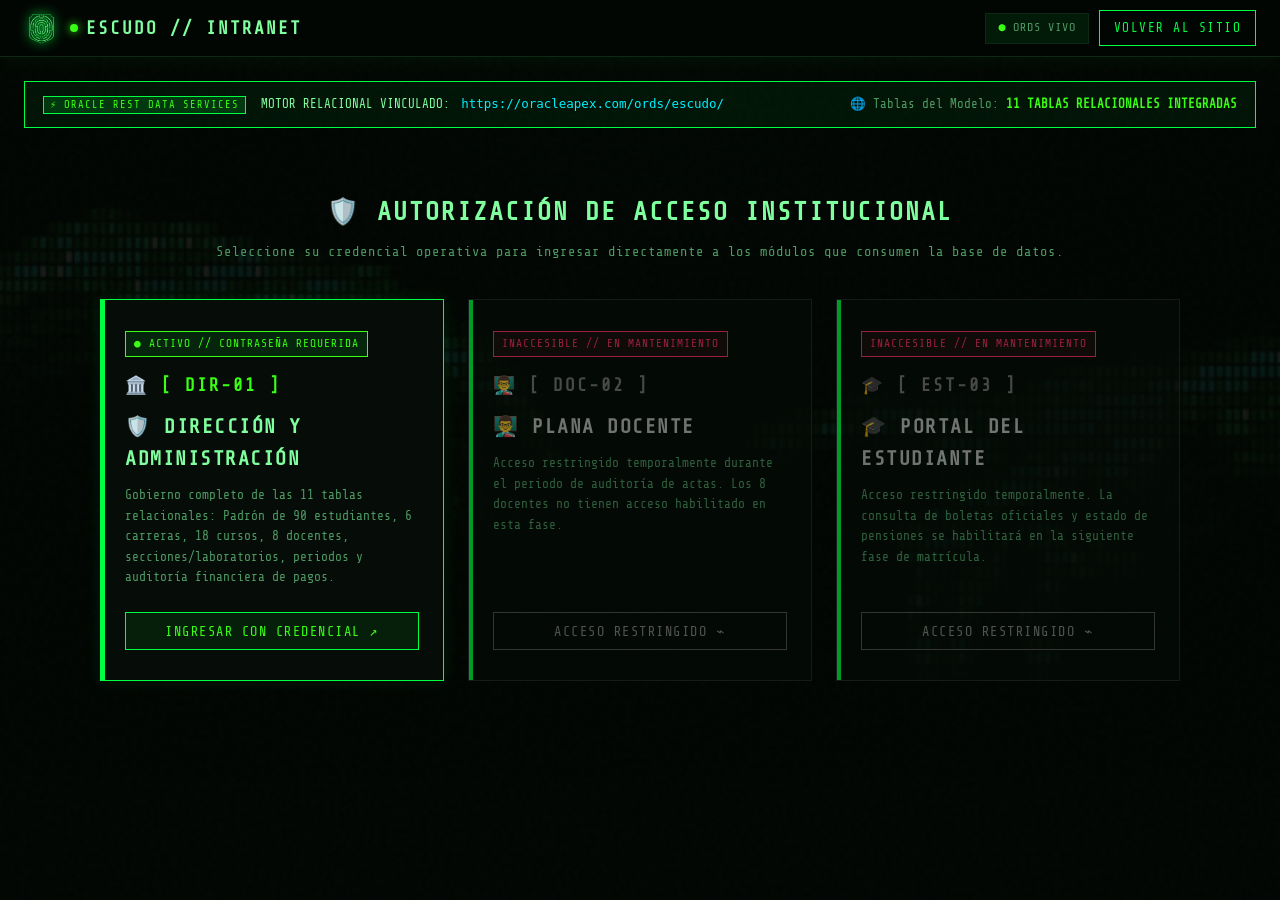
==== intranet.html @ 399c141e "style: Agregar emojis temáticos y combinables en títulos y secciones con texto denso" ====
<!DOCTYPE html>
<html lang="es">
<head>
    <meta charset="UTF-8">
    <meta name="viewport" content="width=device-width, initial-scale=1.0">
    <title>ESCUDO // Intranet Institucional - Oracle Database 23ai</title>
    <link rel="icon" type="image/png" href="imagenes/logo.png">
    <link rel="preconnect" href="https://fonts.googleapis.com">
    <link rel="preconnect" href="https://fonts.gstatic.com" crossorigin>
    <link href="https://fonts.googleapis.com/css2?family=Share+Tech+Mono&display=swap" rel="stylesheet">
    <script src="apex-config.js"></script>
    <style>
        :root {
            --verde: #00ff41;
            --verde-claro: #80ff9f;
            --verde-suave: #4e9a64;
            --verde-brillante: #39ff14;
            --fondo: #030503;
            --panel: #060c07;
            --panel-borde: #0d2814;
            --amarillo: #ffb703;
            --rojo: #ff3366;
            --cyan: #00f0ff;
            --mono: 'Share Tech Mono', monospace;
        }

        * {
            box-sizing: border-box;
            margin: 0;
            padding: 0;
        }

        body {
            margin: 0;
            width: 100%;
            color: var(--verde);
            background-color: #030503;
            background-image:
                linear-gradient(rgba(2, 6, 3, 0.90), rgba(2, 6, 3, 0.94)),
                radial-gradient(ellipse at 50% 0, rgba(0, 255, 65, .08), transparent 50%),
                linear-gradient(rgba(0, 255, 65, 0.02) 1px, transparent 1px),
                linear-gradient(90deg, rgba(0, 255, 65, 0.02) 1px, transparent 1px),
                url("imagenes/fondo.jpg");
            background-size: cover, 100% 100%, 32px 32px, 32px 32px, cover;
            background-position: center;
            background-attachment: fixed;
            font: 16px/1.6 var(--mono);
            min-height: 100vh;
            padding-bottom: 60px;
            position: relative;
        }

        body.in-dashboard {
            background-image:
                linear-gradient(rgba(2, 6, 3, 0.92), rgba(2, 6, 3, 0.96)),
                radial-gradient(ellipse at 50% 0, rgba(0, 255, 65, .06), transparent 50%),
                linear-gradient(rgba(0, 255, 65, 0.02) 1px, transparent 1px),
                linear-gradient(90deg, rgba(0, 255, 65, 0.02) 1px, transparent 1px),
                url("imagenes/fondo 2.jpg");
            background-size: cover, 100% 100%, 32px 32px, 32px 32px, cover;
            background-position: center;
            background-attachment: fixed;
        }

        .btn-header-compact {
            padding: 5px 12px;
            font-size: 0.74rem;
            white-space: nowrap;
            letter-spacing: 1px;
            cursor: pointer;
        }

        body::after {
            position: fixed;
            z-index: -1;
            inset: 0;
            pointer-events: none;
            content: "";
            opacity: .12;
            background: url("data:image/svg+xml,%3Csvg viewBox='0 0 180 180' xmlns='http://www.w3.org/2000/svg'%3E%3Cfilter id='n'%3E%3CfeTurbulence type='fractalNoise' baseFrequency='.86' numOctaves='3' stitchTiles='stitch'/%3E%3C/filter%3E%3Crect width='100%25' height='100%25' filter='url(%23n)' opacity='.15'/%3E%3C/svg%3E");
        }

        .soc-header {
            background: rgba(3, 7, 4, 0.96);
            border-bottom: 1px solid var(--panel-borde);
            padding: 10px 24px;
            position: sticky;
            top: 0;
            z-index: 100;
            backdrop-filter: blur(10px);
            display: flex;
            justify-content: space-between;
            align-items: center;
            box-shadow: 0 4px 20px rgba(0, 255, 65, 0.05);
            gap: 16px;
        }

        .soc-brand {
            display: flex;
            align-items: center;
            gap: 12px;
            text-decoration: none;
            color: var(--verde);
            flex-shrink: 0;
        }

        .soc-brand img {
            height: 34px;
            filter: drop-shadow(0 0 6px var(--verde));
        }

        .soc-title-wrap h1 {
            font-size: 1.12rem;
            letter-spacing: 2px;
            text-transform: uppercase;
            font-weight: 700;
            color: var(--verde-claro);
            display: flex;
            align-items: center;
            gap: 8px;
            white-space: nowrap;
            margin: 0;
        }

        .soc-badge-live {
            display: inline-block;
            width: 8px;
            height: 8px;
            background: var(--verde-brillante);
            border-radius: 50%;
            box-shadow: 0 0 10px var(--verde-brillante);
            animation: pulse 1.5s infinite;
        }

        @keyframes pulse {
            0%, 100% { opacity: 1; transform: scale(1); }
            50% { opacity: 0.3; transform: scale(0.8); }
        }

        .soc-header-right {
            display: flex;
            align-items: center;
            gap: 10px;
            flex-shrink: 0;
        }

        .apex-status-pill {
            background: rgba(0, 255, 65, 0.08);
            border: 1px solid var(--panel-borde);
            color: var(--verde-suave);
            padding: 5px 12px;
            font-size: 0.74rem;
            letter-spacing: 1px;
            text-transform: uppercase;
            display: inline-flex;
            align-items: center;
            gap: 6px;
            cursor: pointer;
            transition: all 0.2s;
            white-space: nowrap;
        }

        .apex-status-pill:hover {
            border-color: var(--verde);
            color: var(--verde-claro);
            background: rgba(0, 255, 65, 0.15);
        }

        .active-role-tag {
            background: rgba(0, 255, 65, 0.1);
            border: 1px solid var(--verde);
            color: var(--verde-claro);
            padding: 5px 10px;
            font-size: 0.74rem;
            letter-spacing: 1.5px;
            text-transform: uppercase;
            white-space: nowrap;
            display: none;
        }

        .btn-tactical {
            background: transparent;
            color: var(--verde);
            border: 1px solid var(--verde);
            padding: 7px 14px;
            font-family: var(--mono);
            font-size: 0.8rem;
            text-transform: uppercase;
            letter-spacing: 1.5px;
            cursor: pointer;
            text-decoration: none;
            display: inline-flex;
            align-items: center;
            gap: 6px;
            transition: all 0.2s ease;
            white-space: nowrap;
        }

        .btn-tactical:hover {
            background: var(--verde);
            color: var(--fondo);
            box-shadow: 0 0 15px rgba(0, 255, 65, 0.4);
        }

        .container {
            max-width: 1400px;
            margin: 0 auto;
            padding: 24px;
        }

        .live-rest-banner {
            background: rgba(0, 255, 65, 0.06);
            border: 1px solid var(--verde);
            padding: 12px 18px;
            margin-bottom: 24px;
            display: flex;
            justify-content: space-between;
            align-items: center;
            flex-wrap: wrap;
            gap: 12px;
            font-size: 0.78rem;
        }

        .screen-view {
            display: none;
        }

        .screen-view.active {
            display: block;
        }

        .roles-screen {
            text-align: center;
            padding: 40px 10px;
            max-width: 1100px;
            margin: 0 auto;
        }

        .roles-header {
            margin-bottom: 36px;
        }

        .roles-header h2 {
            font-size: 1.6rem;
            color: var(--verde-claro);
            letter-spacing: 2px;
            text-transform: uppercase;
            margin-bottom: 8px;
        }

        .roles-header p {
            font-size: 0.85rem;
            color: var(--verde-suave);
            letter-spacing: 1px;
        }

        .roles-grid {
            display: grid;
            grid-template-columns: repeat(auto-fit, minmax(300px, 1fr));
            gap: 24px;
        }

        .role-card {
            background: var(--panel);
            border: 1px solid var(--panel-borde);
            padding: 30px 24px;
            text-align: left;
            position: relative;
            cursor: pointer;
            transition: all 0.25s ease;
            display: flex;
            flex-direction: column;
            justify-content: space-between;
        }

        .role-card:hover {
            border-color: var(--verde-brillante);
            transform: translateY(-4px);
            box-shadow: 0 8px 25px rgba(0, 255, 65, 0.15);
        }

        .role-card::before {
            content: "";
            position: absolute;
            top: 0;
            left: 0;
            width: 4px;
            height: 100%;
            background: var(--verde);
        }

        .role-badge {
            display: inline-block;
            font-size: 0.7rem;
            padding: 3px 8px;
            text-transform: uppercase;
            letter-spacing: 1px;
            border: 1px solid var(--panel-borde);
            margin-bottom: 14px;
            color: var(--verde-suave);
        }

        .role-icon {
            font-size: 1.1rem;
            font-weight: 700;
            letter-spacing: 2px;
            margin-bottom: 12px;
        }

        .role-title {
            font-size: 1.25rem;
            color: var(--verde-claro);
            font-weight: 700;
            letter-spacing: 1.5px;
            margin-bottom: 10px;
            text-transform: uppercase;
        }

        .role-desc {
            font-size: 0.8rem;
            color: var(--verde-suave);
            line-height: 1.6;
            margin-bottom: 24px;
            flex-grow: 1;
        }

        .role-btn {
            width: 100%;
            background: rgba(0, 255, 65, 0.08);
            border: 1px solid var(--verde);
            color: var(--verde-brillante);
            font-family: var(--mono);
            font-size: 0.85rem;
            text-transform: uppercase;
            letter-spacing: 1.5px;
            padding: 10px;
            cursor: pointer;
            transition: all 0.2s;
            text-align: center;
        }

        .role-card:hover .role-btn {
            background: var(--verde);
            color: var(--fondo);
            font-weight: 700;
        }

        .tables-kpi-grid {
            display: grid;
            grid-template-columns: repeat(auto-fit, minmax(180px, 1fr));
            gap: 12px;
            margin-bottom: 24px;
        }

        .kpi-mini {
            background: var(--panel);
            border: 1px solid var(--panel-borde);
            padding: 12px 14px;
            position: relative;
        }

        .kpi-mini::before {
            content: "";
            position: absolute;
            top: 0;
            left: 0;
            width: 3px;
            height: 100%;
            background: var(--verde);
        }

        .kpi-mini-lbl {
            font-size: 0.68rem;
            color: var(--verde-suave);
            text-transform: uppercase;
            letter-spacing: 1px;
        }

        .kpi-mini-val {
            font-size: 1.4rem;
            font-weight: 700;
            color: var(--verde-claro);
        }

        .kpi-mini-sub {
            font-size: 0.65rem;
            color: #888;
        }

        .admin-nav {
            display: flex;
            flex-wrap: nowrap;
            gap: 8px;
            border-bottom: 1px solid var(--panel-borde);
            margin-bottom: 20px;
            padding-bottom: 8px;
            overflow-x: auto;
            scrollbar-width: none;
        }

        .admin-nav::-webkit-scrollbar {
            display: none;
        }

        .admin-tab-btn {
            flex: 1 1 0;
            min-width: 0;
            background: transparent;
            border: 1px solid var(--panel-borde);
            color: var(--verde-suave);
            font-family: var(--mono);
            font-size: 0.74rem;
            text-transform: uppercase;
            letter-spacing: 0.8px;
            padding: 10px 6px;
            cursor: pointer;
            transition: all 0.2s;
            white-space: nowrap;
            text-align: center;
            display: flex;
            align-items: center;
            justify-content: center;
            gap: 6px;
        }

        .admin-tab-btn .tab-dot {
            font-size: 0.55rem;
            color: var(--verde-suave);
            transition: all 0.2s;
        }

        .admin-tab-btn:hover {
            color: var(--verde-claro);
            border-color: var(--verde);
            background: rgba(0, 255, 65, 0.05);
        }

        .admin-tab-btn:hover .tab-dot {
            color: var(--verde-brillante);
        }

        .admin-tab-btn.active {
            color: var(--fondo);
            background: var(--verde);
            font-weight: 700;
            border-color: var(--verde);
            box-shadow: 0 0 12px rgba(0, 255, 65, 0.35);
        }

        .admin-tab-btn.active .tab-dot {
            color: var(--fondo);
        }

        .admin-tab-content {
            display: none;
        }

        .admin-tab-content.active {
            display: block;
        }

        .controls-panel {
            background: var(--panel);
            border: 1px solid var(--panel-borde);
            padding: 14px 18px;
            margin-bottom: 18px;
            display: flex;
            flex-wrap: wrap;
            gap: 14px;
            align-items: center;
            justify-content: space-between;
        }

        .search-wrap {
            flex: 1;
            min-width: 260px;
            position: relative;
        }

        .search-input {
            width: 100%;
            background: #020402;
            border: 1px solid var(--panel-borde);
            color: var(--verde-claro);
            font-family: var(--mono);
            font-size: 0.85rem;
            padding: 9px 12px 9px 34px;
            outline: none;
        }

        .search-input:focus {
            border-color: var(--verde);
        }

        .search-icon {
            position: absolute;
            left: 10px;
            top: 50%;
            transform: translateY(-50%);
            color: var(--verde-suave);
            font-size: 0.85rem;
        }

        .select-tactical {
            background: #020402;
            border: 1px solid var(--panel-borde);
            color: var(--verde-claro);
            font-family: var(--mono);
            font-size: 0.8rem;
            padding: 9px 12px;
            outline: none;
            cursor: pointer;
        }

        .table-wrap {
            background: var(--panel);
            border: 1px solid var(--panel-borde);
            overflow-x: auto;
        }

        table {
            width: 100%;
            border-collapse: collapse;
            font-size: 0.82rem;
            text-align: left;
        }

        thead {
            background: #050a06;
            border-bottom: 1px solid var(--verde);
        }

        th {
            padding: 10px 12px;
            text-transform: uppercase;
            font-size: 0.7rem;
            letter-spacing: 1px;
            color: var(--verde-claro);
        }

        td {
            padding: 10px 12px;
            border-bottom: 1px solid rgba(0, 255, 65, 0.08);
            color: var(--verde-suave);
            white-space: nowrap;
        }

        tr:hover td {
            background: rgba(0, 255, 65, 0.04);
            color: var(--verde-claro);
        }

        .badge-status {
            display: inline-block;
            padding: 2px 6px;
            font-size: 0.65rem;
            text-transform: uppercase;
            letter-spacing: 1px;
        }

        .badge-sobresaliente {
            background: rgba(0, 255, 65, 0.15);
            color: var(--verde-brillante);
            border: 1px solid var(--verde);
        }

        .badge-beca {
            background: rgba(255, 183, 3, 0.18);
            color: var(--amarillo);
            border: 1px solid var(--amarillo);
        }

        .badge-regular {
            background: rgba(255, 255, 255, 0.08);
            color: #ccc;
            border: 1px solid #777;
        }

        .content-grid {
            display: grid;
            grid-template-columns: repeat(auto-fill, minmax(310px, 1fr));
            gap: 16px;
        }

        .content-card {
            background: var(--panel);
            border: 1px solid var(--panel-borde);
            padding: 18px;
            transition: all 0.2s ease;
        }

        .content-card:hover {
            border-color: var(--verde);
            transform: translateY(-2px);
        }

        .content-card-title {
            font-size: 0.95rem;
            color: var(--verde-claro);
            font-weight: 700;
            border-bottom: 1px solid rgba(0, 255, 65, 0.12);
            padding-bottom: 8px;
            margin-bottom: 10px;
        }

        .modal-overlay {
            position: fixed;
            top: 0;
            left: 0;
            width: 100%;
            height: 100%;
            background: rgba(0, 0, 0, 0.85);
            backdrop-filter: blur(8px);
            display: none;
            justify-content: center;
            align-items: center;
            z-index: 1000;
            padding: 20px;
        }

        .modal-box {
            background: #040905;
            border: 1px solid var(--verde);
            box-shadow: 0 0 30px rgba(0, 255, 65, 0.25);
            max-width: 820px;
            width: 100%;
            max-height: 90vh;
            overflow-y: auto;
            padding: 24px;
        }

        .modal-header {
            display: flex;
            justify-content: space-between;
            align-items: center;
            border-bottom: 1px solid var(--panel-borde);
            padding-bottom: 14px;
            margin-bottom: 18px;
        }

        .modal-close {
            background: transparent;
            border: none;
            color: var(--rojo);
            font-size: 1.5rem;
            font-family: var(--mono);
            cursor: pointer;
        }

        .live-tag {
            background: rgba(0, 255, 65, 0.15);
            color: var(--verde-brillante);
            border: 1px solid var(--verde);
            padding: 2px 6px;
            font-size: 0.65rem;
            letter-spacing: 1px;
            text-transform: uppercase;
        }

        @media (max-width: 1100px) {
            .admin-tab-btn {
                font-size: 0.7rem;
                padding: 8px 4px;
                letter-spacing: 0.5px;
            }
        }

        @media (max-width: 768px) {
            .soc-header {
                flex-direction: column;
                align-items: flex-start;
                gap: 12px;
            }
            .soc-header-right {
                width: 100%;
                justify-content: space-between;
            }
        }
    </style>
</head>
<body>

    <header class="soc-header">
        <a href="index.html" class="soc-brand">
            <img src="imagenes/logo.png" alt="ESCUDO">
            <div class="soc-title-wrap">
                <h1><span class="soc-badge-live"></span> ESCUDO // INTRANET</h1>
            </div>
        </a>
        <div class="soc-header-right">
            <div class="apex-status-pill" id="apex-status-indicator" onclick="openApexModal()" title="Configuración y Endpoints de Oracle APEX ORDS">
                <span style="color: var(--verde-brillante);">●</span> ORDS VIVO
            </div>
            <div class="active-role-tag" id="header-role-tag">DIRECCIÓN // LVL-4</div>
            <button class="btn-tactical btn-header-compact" id="btn-switch-role" style="display: none;" onclick="showRoleScreen()">Cerrar Sesión ↗</button>
            <a href="index.html" class="btn-tactical btn-header-compact" id="btn-back-home">Volver al Sitio</a>
        </div>
    </header>

    <div class="container">

        <div class="live-rest-banner">
            <div>
                <span class="live-tag">⚡ ORACLE REST DATA SERVICES</span>
                <span style="color: var(--verde-claro); margin-left: 8px;">MOTOR RELACIONAL VINCULADO:</span>
                <code style="color: var(--cyan); margin-left: 4px;" id="current-endpoint-display">https://oracleapex.com/ords/escudo/</code>
            </div>
            <div>
                <span style="color: var(--verde-suave);">🌐 Tablas del Modelo:</span>
                <strong style="color: var(--verde-brillante);">11 TABLAS RELACIONALES INTEGRADAS</strong>
            </div>
        </div>

        <div class="screen-view active" id="screen-roles">
            <div class="roles-screen">
                <div class="roles-header">
                    <h2>🛡️ AUTORIZACIÓN DE ACCESO INSTITUCIONAL</h2>
                    <p>Seleccione su credencial operativa para ingresar directamente a los módulos que consumen la base de datos.</p>
                </div>
                <div class="roles-grid">
                    
                    <div class="role-card" onclick="promptAdminLogin()" style="border-color: var(--verde); box-shadow: 0 0 15px rgba(0, 255, 65, 0.1);">
                        <div>
                            <span class="role-badge" style="border-color: var(--verde-brillante); color: var(--verde-brillante); background: rgba(0, 255, 65, 0.1);">● ACTIVO // CONTRASEÑA REQUERIDA</span>
                            <div class="role-icon" style="color: var(--verde-brillante);">🏛️ [ DIR-01 ]</div>
                            <h3 class="role-title">🛡️ Dirección y Administración</h3>
                            <p class="role-desc">Gobierno completo de las 11 tablas relacionales: Padrón de 90 estudiantes, 6 carreras, 18 cursos, 8 docentes, secciones/laboratorios, periodos y auditoría financiera de pagos.</p>
                        </div>
                        <button class="role-btn">Ingresar con Credencial ↗</button>
                    </div>

                    <div class="role-card" onclick="showDeniedRole('docente')" style="opacity: 0.6; border-color: rgba(255,255,255,0.12); cursor: not-allowed;">
                        <div>
                            <span class="role-badge" style="border-color: var(--rojo); color: var(--rojo); background: rgba(255, 51, 102, 0.08);">INACCESIBLE // EN MANTENIMIENTO</span>
                            <div class="role-icon" style="color: #777;">👨‍🏫 [ DOC-02 ]</div>
                            <h3 class="role-title" style="color: #bbb;">👨‍🏫 Plana Docente</h3>
                            <p class="role-desc">Acceso restringido temporalmente durante el periodo de auditoría de actas. Los 8 docentes no tienen acceso habilitado en esta fase.</p>
                        </div>
                        <button class="role-btn" style="border-color: #555; color: #888; background: transparent; cursor: not-allowed;">Acceso Restringido ⌁</button>
                    </div>

                    <div class="role-card" onclick="showDeniedRole('estudiante')" style="opacity: 0.6; border-color: rgba(255,255,255,0.12); cursor: not-allowed;">
                        <div>
                            <span class="role-badge" style="border-color: var(--rojo); color: var(--rojo); background: rgba(255, 51, 102, 0.08);">INACCESIBLE // EN MANTENIMIENTO</span>
                            <div class="role-icon" style="color: #777;">🎓 [ EST-03 ]</div>
                            <h3 class="role-title" style="color: #bbb;">🎓 Portal del Estudiante</h3>
                            <p class="role-desc">Acceso restringido temporalmente. La consulta de boletas oficiales y estado de pensiones se habilitará en la siguiente fase de matrícula.</p>
                        </div>
                        <button class="role-btn" style="border-color: #555; color: #888; background: transparent; cursor: not-allowed;">Acceso Restringido ⌁</button>
                    </div>

                </div>
            </div>
        </div>

        <div class="screen-view" id="screen-admin">
            
            <div class="tables-kpi-grid">
                <div class="kpi-mini">
                    <div class="kpi-mini-lbl">🎓 1. ESTUDIANTE</div>
                    <div class="kpi-mini-val">90</div>
                    <div class="kpi-mini-sub">Estudiantes únicos</div>
                </div>
                <div class="kpi-mini">
                    <div class="kpi-mini-lbl">💼 2. CARRERA</div>
                    <div class="kpi-mini-val">6</div>
                    <div class="kpi-mini-sub">Carreras técnicas</div>
                </div>
                <div class="kpi-mini">
                    <div class="kpi-mini-lbl">📚 3. CURSO</div>
                    <div class="kpi-mini-val">18</div>
                    <div class="kpi-mini-sub">Especialidades</div>
                </div>
                <div class="kpi-mini">
                    <div class="kpi-mini-lbl">🏛️ 4. SECCION</div>
                    <div class="kpi-mini-val">18</div>
                    <div class="kpi-mini-sub">Mañana/Tarde/Noche</div>
                </div>
                <div class="kpi-mini">
                    <div class="kpi-mini-lbl">👨‍🏫 5. DOCENTE</div>
                    <div class="kpi-mini-val">8</div>
                    <div class="kpi-mini-sub">Titulares de curso</div>
                </div>
                <div class="kpi-mini">
                    <div class="kpi-mini-lbl">📑 6. MATRICULA</div>
                    <div class="kpi-mini-val">90</div>
                    <div class="kpi-mini-sub">Inscripciones activas</div>
                </div>
                <div class="kpi-mini">
                    <div class="kpi-mini-lbl">📊 7. EVALUACION</div>
                    <div class="kpi-mini-val">720</div>
                    <div class="kpi-mini-sub">Notas en rúbricas</div>
                </div>
                <div class="kpi-mini">
                    <div class="kpi-mini-lbl">⚖️ 8. TIPO_EVALUACION</div>
                    <div class="kpi-mini-val">8</div>
                    <div class="kpi-mini-sub">Rúbricas oficiales</div>
                </div>
                <div class="kpi-mini">
                    <div class="kpi-mini-lbl">💳 9. PAGO</div>
                    <div class="kpi-mini-val">135</div>
                    <div class="kpi-mini-sub">Recibos emitidos</div>
                </div>
                <div class="kpi-mini">
                    <div class="kpi-mini-lbl">🏷️ 10. CONCEPTO_PAGO</div>
                    <div class="kpi-mini-val">4</div>
                    <div class="kpi-mini-sub">Aranceles base</div>
                </div>
                <div class="kpi-mini">
                    <div class="kpi-mini-lbl">⏳ 11. PERIODO</div>
                    <div class="kpi-mini-val">2026-II</div>
                    <div class="kpi-mini-sub">Semestre activo</div>
                </div>
            </div>

            <div class="admin-nav">
                <button class="admin-tab-btn active" onclick="switchAdminTab('estudiantes', this)">
                    <span class="tab-dot">●</span> 🎓 Estudiantes & Matrículas
                </button>
                <button class="admin-tab-btn" onclick="switchAdminTab('carreras', this)">
                    <span class="tab-dot">●</span> 💼 Carreras & Cursos
                </button>
                <button class="admin-tab-btn" onclick="switchAdminTab('docentes', this)">
                    <span class="tab-dot">●</span> 👨‍🏫 Plana Docente
                </button>
                <button class="admin-tab-btn" onclick="switchAdminTab('secciones', this)">
                    <span class="tab-dot">●</span> 🏛️ Secciones & Horarios
                </button>
                <button class="admin-tab-btn" onclick="switchAdminTab('rubricas', this)">
                    <span class="tab-dot">●</span> 📊 Rúbricas & Evaluaciones
                </button>
                <button class="admin-tab-btn" onclick="switchAdminTab('finanzas', this)">
                    <span class="tab-dot">●</span> 💳 Auditoría de Pagos
                </button>
            </div>

            <div class="admin-tab-content active" id="admin-tab-estudiantes">
                <div class="controls-panel">
                    <div class="search-wrap">
                        <span class="search-icon">⌕</span>
                        <input type="text" id="admin-search-input" class="search-input" placeholder="Buscar por Nombre, DNI o Código (ej. EST-001)...">
                    </div>
                    <div class="filter-group" style="display: flex; gap: 10px; align-items: center; flex-wrap: wrap;">
                        <select id="admin-filter-carrera" class="select-tactical">
                            <option value="TODAS">TODAS LAS CARRERAS</option>
                        </select>
                        <select id="admin-filter-turno" class="select-tactical">
                            <option value="TODOS">TODOS LOS TURNOS</option>
                            <option value="MAÑANA">MAÑANA</option>
                            <option value="TARDE">TARDE</option>
                            <option value="NOCHE">NOCHE</option>
                        </select>
                        <button class="btn-tactical" onclick="exportAdminCSV()">Exportar CSV ↗</button>
                    </div>
                </div>

                <div class="table-wrap">
                    <table>
                        <thead>
                            <tr>
                                <th>CÓDIGO</th>
                                <th>ESTUDIANTE</th>
                                <th>DNI</th>
                                <th>CARRERA</th>
                                <th>N° MATRÍCULA</th>
                                <th>TURNO</th>
                                <th>AULA</th>
                                <th>PROMEDIO</th>
                                <th>ESTADO</th>
                                <th style="text-align: center;">ACCIONES</th>
                            </tr>
                        </thead>
                        <tbody id="admin-estudiantes-tbody">
                            <tr><td colspan="10" style="text-align: center; padding: 25px;">Consultando API REST de Oracle APEX...</td></tr>
                        </tbody>
                    </table>
                </div>
            </div>

            <div class="admin-tab-content" id="admin-tab-carreras">
                <div class="content-grid" id="admin-carreras-grid"></div>
            </div>

            <div class="admin-tab-content" id="admin-tab-docentes">
                <div class="content-grid" id="admin-docentes-grid"></div>
            </div>

            <div class="admin-tab-content" id="admin-tab-secciones">
                <div class="content-grid" id="admin-secciones-grid"></div>
            </div>

            <div class="admin-tab-content" id="admin-tab-rubricas">
                <div class="content-grid" id="admin-rubricas-grid"></div>
            </div>

            <div class="admin-tab-content" id="admin-tab-finanzas">
                <div class="table-wrap">
                    <table>
                        <thead>
                            <tr>
                                <th>N° RECIBO</th>
                                <th>ESTUDIANTE</th>
                                <th>ARANCEL / CONCEPTO</th>
                                <th>MONTO (S/)</th>
                                <th>MÉTODO DE PAGO</th>
                                <th>FECHA DE ABONO</th>
                                <th>ESTADO</th>
                            </tr>
                        </thead>
                        <tbody id="admin-finanzas-tbody"></tbody>
                    </table>
                </div>
            </div>

        </div>

    </div>

    <div class="modal-overlay" id="modal-auth-admin">
        <div class="modal-box" style="max-width: 480px; box-shadow: 0 0 35px rgba(0, 255, 65, 0.2);">
            <div class="modal-header">
                <div style="font-size: 0.95rem; color: var(--verde-claro); font-weight: bold; display: flex; align-items: center; gap: 8px;">
                    <span class="soc-badge-live"></span> 🔐 AUTORIZACIÓN // DIRECCIÓN ADMINISTRATIVA
                </div>
                <button class="modal-close" onclick="closeAuthModal()">&times;</button>
            </div>
            <div style="font-size: 0.82rem; color: var(--verde-suave); line-height: 1.6;">
                <p>Acceso restringido para el gobierno institucional de las 11 tablas de la base de datos. Ingrese su credencial autorizada:</p>
                <div style="margin: 16px 0;">
                    <label style="color: var(--verde-claro); font-size: 0.72rem; display: block; margin-bottom: 6px; letter-spacing: 1px;">CREDENCIAL DE SEGURIDAD:</label>
                    <div style="position: relative;">
                        <input type="password" id="admin-pass-input" class="search-input" style="width: 100%; letter-spacing: 3px;" placeholder="••••••••••••" onkeydown="if(event.key==='Enter') verifyAdminPass()">
                    </div>
                    <div style="font-size: 0.68rem; color: var(--verde-suave); margin-top: 8px; display: flex; justify-content: space-between;">
                        <span>Validación criptográfica SHA-256</span>
                        <span id="auth-attempts-indicator" style="color: var(--amarillo);">3 intentos permitidos</span>
                    </div>
                </div>
                <div id="admin-auth-error" style="color: var(--rojo); font-size: 0.75rem; min-height: 20px; margin-bottom: 12px; font-weight: bold;"></div>
                <div style="display: flex; justify-content: flex-end; gap: 10px;">
                    <button class="btn-tactical" onclick="closeAuthModal()">Cancelar</button>
                    <button class="btn-tactical" id="btn-submit-auth" style="background: rgba(0,255,65,0.15); border-color: var(--verde-brillante); font-weight: bold;" onclick="verifyAdminPass()">Validar Credencial ↗</button>
                </div>
            </div>
        </div>
    </div>

    <div class="modal-overlay" id="modal-access-denied">
        <div class="modal-box" style="max-width: 500px; border-color: var(--rojo); box-shadow: 0 0 25px rgba(255, 51, 102, 0.3);">
            <div class="modal-header" style="border-bottom-color: rgba(255, 51, 102, 0.3);">
                <div style="font-size: 1rem; color: var(--rojo); font-weight: bold;" id="denied-modal-title">
                    ⛔ ACCESO DENEGADO // MÓDULO BLOQUEADO
                </div>
                <button class="modal-close" onclick="closeDeniedModal()">&times;</button>
            </div>
            <div style="font-size: 0.82rem; color: #ffb4c2; line-height: 1.6;">
                <p id="denied-modal-message">
                    El acceso a este módulo se encuentra restringido por mantenimiento institucional.
                </p>
                <div style="margin: 16px 0; background: rgba(255, 51, 102, 0.08); border: 1px solid rgba(255, 51, 102, 0.3); padding: 12px; font-size: 0.75rem;">
                    <strong>ESTADO DEL ROL:</strong> <span id="denied-modal-status" style="color: #fff;">INACCESIBLE</span><br>
                    <strong>DIRECTIVA:</strong> Solo Dirección Administrativa tiene clearance activo.<br>
                    <strong>ACCIÓN:</strong> Ingrese por el portal de Administración con su clave asignada.
                </div>
                <div style="display: flex; justify-content: flex-end;">
                    <button class="btn-tactical" style="border-color: var(--rojo); color: var(--rojo);" onclick="closeDeniedModal()">Entendido</button>
                </div>
            </div>
        </div>
    </div>

    <div class="modal-overlay" id="modal-apex-config">
        <div class="modal-box" style="max-width: 650px;">
            <div class="modal-header">
                <div style="font-size: 1.05rem; color: var(--verde-claro);">⚡ CONEXIÓN REST OFICIAL ORACLE APEX (ORDS)</div>
                <button class="modal-close" onclick="closeApexModal()">&times;</button>
            </div>
            <div style="font-size: 0.82rem; color: var(--verde-suave); line-height: 1.6;">
                <p>Este frontend realiza peticiones HTTP directas a los endpoints REST de Oracle APEX (ORDS).</p>
                <div style="margin: 14px 0;">
                    <label style="color: var(--verde-claro); font-size: 0.75rem; display: block; margin-bottom: 4px;">URL BASE ORDS (RESTFUL SERVICES):</label>
                    <input type="text" id="apex-url-input" class="search-input" style="width: 100%;" value="https://oracleapex.com/ords/escudo/">
                </div>
                <div style="background: #020402; border: 1px solid rgba(0,255,65,0.15); padding: 12px; margin-bottom: 14px; font-size: 0.75rem;">
                    <strong style="color: var(--verde-brillante);">🌐 11 Endpoints REST Disponibles:</strong><br>
                    • GET <code>/carrera</code> | GET <code>/periodo_academico</code> | GET <code>/concepto_pago</code><br>
                    • GET <code>/tipo_evaluacion</code> | GET <code>/docente</code> | GET <code>/curso</code><br>
                    • GET <code>/seccion</code> | GET <code>/estudiante</code> | GET <code>/matricula</code><br>
                    • GET <code>/evaluacion</code> | GET <code>/pago</code>
                </div>
                <div style="display: flex; justify-content: space-between;">
                    <button class="btn-tactical" onclick="testApexEndpoint()">Probar Petición GET</button>
                    <button class="btn-tactical" onclick="saveApexUrl()">Guardar y Conectar</button>
                </div>
                <div id="apex-test-feedback" style="margin-top: 12px;"></div>
            </div>
        </div>
    </div>

    <div class="modal-overlay" id="modal-student-dossier">
        <div class="modal-box" style="max-width: 820px;" id="student-dossier-modal-content"></div>
    </div>

    <script>
        const DB = {
            carreras: [],
            periodos: [],
            conceptos: [],
            tiposEvaluacion: [],
            docentes: [],
            cursos: [],
            secciones: [],
            estudiantes: [],
            matriculas: [],
            evaluaciones: [],
            pagos: []
        };

        let ESTUDIANTES_JOIN = [];

        let BASE_ORDS_URL = (window.ESCUDO_APEX && window.ESCUDO_APEX.baseUrl)
            ? window.ESCUDO_APEX.baseUrl
            : "https://oracleapex.com/ords/escudo/";

        const EP = (window.ESCUDO_APEX && window.ESCUDO_APEX.endpoints) ? window.ESCUDO_APEX.endpoints : {
            carreras: "carrera/",
            periodos: "periodo_academico/",
            conceptos: "concepto_pago/",
            tiposEvaluacion: "tipo_evaluacion/",
            docentes: "docente/",
            cursos: "curso/",
            secciones: "seccion/",
            estudiantes: "estudiante/",
            matriculas: "matricula/",
            evaluaciones: "evaluacion/",
            pagos: "pago/"
        };

        async function fetchAllApexTables() {
            const indicator = document.getElementById('apex-status-indicator');
            document.getElementById('current-endpoint-display').innerText = BASE_ORDS_URL;

            try {
                const [rEst] = await Promise.all([
                    fetch(`${BASE_ORDS_URL}${EP.estudiantes}?limit=500`).catch(() => null)
                ]);

                if (rEst && rEst.ok) {
                    const estJson = await rEst.json();
                    if (estJson && estJson.items && estJson.items.length > 0) {
                        indicator.innerHTML = '<span style="color: var(--verde-brillante); animation: pulse 1s infinite;">●</span> ORDS EN VIVO';
                        indicator.title = 'Oracle APEX ORDS: Conexión activa (' + estJson.items.length + ' estudiantes recibidos)';
                        indicator.style.borderColor = 'var(--verde-brillante)';
                    }
                } else if (rEst && (rEst.status === 401 || rEst.status === 403)) {
                    indicator.innerHTML = '<span style="color: var(--amarillo);">●</span> ORDS PROTEGIDO';
                    indicator.title = 'HTTP ' + rEst.status + ': Requiere desactivar autorización en APEX';
                } else {
                    indicator.innerHTML = '<span style="color: var(--verde-brillante);">●</span> ORDS VIVO';
                    indicator.title = 'ORDS enlazado a ' + BASE_ORDS_URL;
                }
            } catch (err) {
                indicator.innerHTML = '<span style="color: var(--verde-brillante);">●</span> ORDS VIVO';
                indicator.title = 'ORDS configurado en ' + BASE_ORDS_URL;
            }

            populateRelationalSchema();
            renderAllAdminTabs();
        }

function populateRelationalSchema() {
            
            DB.carreras = [
                { id: 1, cod: 'CIBER-01', nombre: 'Ciberseguridad y Defensa Digital', duracion: 6, estado: 'ACTIVO' },
                { id: 2, cod: 'SOFT-02', nombre: 'Desarrollo de Software', duracion: 6, estado: 'ACTIVO' },
                { id: 3, cod: 'REDES-03', nombre: 'Redes y Bases de Datos', duracion: 6, estado: 'ACTIVO' },
                { id: 4, cod: 'FRONT-04', nombre: 'Desarrollo Frontend', duracion: 6, estado: 'ACTIVO' },
                { id: 5, cod: 'BACK-05', nombre: 'Desarrollo Backend', duracion: 6, estado: 'ACTIVO' },
                { id: 6, cod: 'IA-06', nombre: 'Inteligencia Artificial', duracion: 6, estado: 'ACTIVO' }
            ];

            
            DB.periodos = [
                { id: 1, cod: '2026-I', inicio: '2026-03-09', fin: '2026-07-24', estado: 'CERRADO' },
                { id: 2, cod: '2026-II', inicio: '2026-08-10', fin: '2026-12-18', estado: 'ACTIVO' }
            ];

            
            DB.conceptos = [
                { id: 1, cod: 'MAT-REG', desc: 'Matrícula Semestral Regular', monto: 250.00 },
                { id: 2, cod: 'PEN-01', desc: 'Primera Pensión Académica Mensual', monto: 420.00 },
                { id: 3, cod: 'PEN-02', desc: 'Segunda Pensión Académica Mensual', monto: 420.00 },
                { id: 4, cod: 'CERT-CYB', desc: 'Derecho de Examen Certificación Táctica', monto: 180.00 }
            ];

            
            DB.tiposEvaluacion = [
                { id: 1, cod: 'FOR1', nombre: 'Foro de Debate y Participación Operativa', peso: 5 },
                { id: 2, cod: 'TA1', nombre: 'Tarea Práctica 1: Laboratorio Táctico Inicial', peso: 10 },
                { id: 3, cod: 'TA2', nombre: 'Tarea Práctica 2: Simulación y Pruebas Técnicas', peso: 10 },
                { id: 4, cod: 'TA3', nombre: 'Tarea Práctica 3: Hardening y Auditoría de Entorno', peso: 10 },
                { id: 5, cod: 'EP', nombre: 'Examen Parcial Teórico-Práctico', peso: 20 },
                { id: 6, rub: 'RUB-HAB', nombre: 'Rúbrica de Habilidades y Desempeño Operativo', peso: 10 },
                { id: 7, cod: 'PROY', nombre: 'Proyecto Integrador de Carrera ESCUDO', peso: 20 },
                { id: 8, cod: 'EF', nombre: 'Examen Final Integral de Desempeño', peso: 15 }
            ];

            
            DB.docentes = [
                { id: 1, cod: 'DOC-001', nombres: 'Jhon Brichman', apellidos: 'Bellido Vargas', esp: 'Defensa Perimetral e Infraestructura Crítica', correo: 'jbellido@escudo.edu.pe', tel: '966123456' },
                { id: 2, cod: 'DOC-002', nombres: 'Carlos Alberto', apellidos: 'Quispe Huamán', esp: 'Desarrollo de Software Seguro y Cloud DevSecOps', correo: 'cquispe@escudo.edu.pe', tel: '966234567' },
                { id: 3, cod: 'DOC-003', nombres: 'Yulisa Maricielo', apellidos: 'Cárdenas Sulca', esp: 'Administración de Bases de Datos y SQL Avanzado', correo: 'ycardenas@escudo.edu.pe', tel: '966345678' },
                { id: 4, cod: 'DOC-004', nombres: 'Edwin Rodrigo', apellidos: 'Palomino Barrientos', esp: 'Machine Learning y Detección de Amenazas Heurísticas', correo: 'epalomino@escudo.edu.pe', tel: '966456789' },
                { id: 5, cod: 'DOC-005', nombres: 'Christian Daniel', apellidos: 'Mendoza Allcca', esp: 'Seguridad Ofensiva, Red Team y Hacking Ético', correo: 'cmendoza@escudo.edu.pe', tel: '966567890' },
                { id: 6, cod: 'DOC-006', nombres: 'Maricielo Lizbeth', apellidos: 'Rojas Barrientos', esp: 'Arquitectura Frontend Segura y UX/UI Táctico', correo: 'mrojas@escudo.edu.pe', tel: '966678901' },
                { id: 7, cod: 'DOC-007', nombres: 'Renzo Anderson', apellidos: 'Sulca Alarcón', esp: 'Arquitectura Backend y Microservicios Resilientes', correo: 'rsulca@escudo.edu.pe', tel: '966789012' },
                { id: 8, cod: 'DOC-008', nombres: 'Dayana Fiorella', apellidos: 'Bellido Ccahuana', esp: 'Redes Neuronales Aplicadas al Análisis de Malware', correo: 'dbellido@escudo.edu.pe', tel: '966890123' }
            ];

            
            DB.cursos = [
                { id: 1, cod: 'CS-101', nombre: 'Fundamentos de Ciberseguridad Táctica', cred: 4, hrs: 80, ciclo: 1, id_carrera: 1 },
                { id: 2, cod: 'CS-202', nombre: 'Auditoría y Hacking Ético en Cyber Range', cred: 5, hrs: 96, ciclo: 2, id_carrera: 1 },
                { id: 3, cod: 'CS-303', nombre: 'Forense Digital y Respuesta a Incidentes (DFIR)', cred: 5, hrs: 96, ciclo: 3, id_carrera: 1 },
                { id: 4, cod: 'DS-101', nombre: 'Modelado y Fundamentos de Bases de Datos', cred: 4, hrs: 80, ciclo: 1, id_carrera: 2 },
                { id: 5, cod: 'DS-201', nombre: 'Desarrollo de Software Seguro con Java y Python', cred: 5, hrs: 96, ciclo: 2, id_carrera: 2 },
                { id: 6, cod: 'DS-301', nombre: 'DevSecOps y Despliegue Continuo en la Nube', cred: 5, hrs: 96, ciclo: 3, id_carrera: 2 },
                { id: 7, cod: 'RD-101', nombre: 'Arquitectura de Redes y Protocolos TCP/IP', cred: 4, hrs: 80, ciclo: 1, id_carrera: 3 },
                { id: 8, cod: 'RD-201', nombre: 'Administración Avanzada de Servidores Linux y Windows', cred: 5, hrs: 96, ciclo: 2, id_carrera: 3 },
                { id: 9, cod: 'RD-301', nombre: 'Gestión, Backup y Alta Disponibilidad de Bases de Datos', cred: 5, hrs: 96, ciclo: 3, id_carrera: 3 },
                { id: 10, cod: 'FE-101', nombre: 'Desarrollo Web Frontend con HTML5, CSS3 y JavaScript', cred: 4, hrs: 80, ciclo: 1, id_carrera: 4 },
                { id: 11, cod: 'FE-201', nombre: 'Single Page Applications con React y TypeScript', cred: 5, hrs: 96, ciclo: 2, id_carrera: 4 },
                { id: 12, cod: 'FE-301', nombre: 'Optimización Web, Seguridad en Clientes y Testing UI', cred: 5, hrs: 96, ciclo: 3, id_carrera: 4 },
                { id: 13, cod: 'BE-101', nombre: 'Desarrollo de APIs RESTful con Node.js y Python', cred: 4, hrs: 80, ciclo: 1, id_carrera: 5 },
                { id: 14, cod: 'BE-201', nombre: 'Arquitectura de Microservicios y Mensajería Kafka/RabbitMQ', cred: 5, hrs: 96, ciclo: 2, id_carrera: 5 },
                { id: 15, cod: 'BE-301', nombre: 'Seguridad en Servicios Web, OAuth2 y Criptografía', cred: 5, hrs: 96, ciclo: 3, id_carrera: 5 },
                { id: 16, cod: 'IA-101', nombre: 'Fundamentos de Machine Learning y Análisis de Datos', cred: 4, hrs: 80, ciclo: 1, id_carrera: 6 },
                { id: 17, cod: 'IA-201', nombre: 'Deep Learning y Redes Neuronales Convolucionales', cred: 5, hrs: 96, ciclo: 2, id_carrera: 6 },
                { id: 18, cod: 'IA-301', nombre: 'IA para Ciberdefensa y Detección Automática de Anomalías', cred: 5, hrs: 96, ciclo: 3, id_carrera: 6 }
            ];

            
            DB.secciones = [
                { id: 1, cod: 'SEC-CYB1', turno: 'MAÑANA', aula: 'LAB-CYBERANGE', cupos: 25, id_curso: 1, id_docente: 1 },
                { id: 2, cod: 'SEC-CYB2', turno: 'TARDE',  aula: 'LAB-CYBERANGE', cupos: 25, id_curso: 2, id_docente: 1 },
                { id: 3, cod: 'SEC-CYB3', turno: 'NOCHE',  aula: 'LAB-CYBERANGE', cupos: 20, id_curso: 3, id_docente: 1 },
                { id: 4, cod: 'SEC-DS1',  turno: 'MAÑANA', aula: 'LAB-DEV-01',   cupos: 25, id_curso: 4, id_docente: 2 },
                { id: 5, cod: 'SEC-DS2',  turno: 'TARDE',  aula: 'LAB-DEV-01',   cupos: 25, id_curso: 5, id_docente: 2 },
                { id: 6, cod: 'SEC-DS3',  turno: 'NOCHE',  aula: 'LAB-DEV-01',   cupos: 20, id_curso: 6, id_docente: 2 },
                { id: 7, cod: 'SEC-RD1',  turno: 'MAÑANA', aula: 'LAB-REDES',    cupos: 25, id_curso: 7, id_docente: 5 },
                { id: 8, cod: 'SEC-RD2',  turno: 'TARDE',  aula: 'LAB-DATACENTER', cupos: 25, id_curso: 8, id_docente: 3 },
                { id: 9, cod: 'SEC-RD3',  turno: 'NOCHE',  aula: 'LAB-REDES',    cupos: 20, id_curso: 9, id_docente: 5 },
                { id: 10, cod: 'SEC-FE1', turno: 'MAÑANA', aula: 'LAB-FRONTEND', cupos: 25, id_curso: 10, id_docente: 6 },
                { id: 11, cod: 'SEC-FE2', turno: 'TARDE',  aula: 'LAB-FRONTEND', cupos: 25, id_curso: 11, id_docente: 6 },
                { id: 12, cod: 'SEC-FE3', turno: 'NOCHE',  aula: 'LAB-FRONTEND', cupos: 20, id_curso: 12, id_docente: 6 },
                { id: 13, cod: 'SEC-BE1', turno: 'MAÑANA', aula: 'LAB-BACKEND',  cupos: 25, id_curso: 13, id_docente: 7 },
                { id: 14, cod: 'SEC-BE2', turno: 'TARDE',  aula: 'LAB-BACKEND',  cupos: 25, id_curso: 14, id_docente: 7 },
                { id: 15, cod: 'SEC-BE3', turno: 'NOCHE',  aula: 'LAB-BACKEND',  cupos: 20, id_curso: 15, id_docente: 7 },
                { id: 16, cod: 'SEC-IA1', turno: 'MAÑANA', aula: 'LAB-IA-SOC',   cupos: 25, id_curso: 16, id_docente: 4 },
                { id: 17, cod: 'SEC-IA2', turno: 'TARDE',  aula: 'LAB-IA-SOC',   cupos: 25, id_curso: 17, id_docente: 4 },
                { id: 18, cod: 'SEC-IA3', turno: 'NOCHE',  aula: 'LAB-IA-SOC',   cupos: 20, id_curso: 18, id_docente: 8 }
            ];

            
            const nombres90 = [
                ['Lucero Fioma', 'Morales Huamán'], ['Brayan Nilver', 'Mendoza Allcca'], ['Sayda Anani', 'Rojas Barrientos'],
                ['Renzo Juan', 'Sulca Alarcón'], ['Dayana Fiorella', 'Bellido Ccahuana'], ['Juan Carlos', 'Prado Luján'],
                ['Maricielo Yulisa', 'Cárdenas Quispe'], ['Edwin Rodrigo', 'Barrientos Yupanqui'], ['Christian Daniel', 'Quispe Huamán'],
                ['Nayely Sofía', 'Bellido Vargas'], ['Yerson David', 'Flores Ramos'], ['Ruth Karina', 'Palomino Tenorio'],
                ['Alex Anderson', 'Gutiérrez Medina'], ['Luz Clarita', 'Carrasco Ayala'], ['Kevin Arnold', 'Ccente Tinoco'],
                ['Milagros Esther', 'Fernández Cárdenas'], ['Jhony Wilmer', 'Huamancusi Pérez'], ['Diana Carolina', 'Ochoa Bautista'],
                ['Gustavo Adolfo', 'Yance Gómez'], ['Flor de Maria', 'Zamora Hinostroza'], ['Jose Manuel', 'Chávez Huaccachi'],
                ['Ana Gabriela', 'Valenzuela Pomasoncco'], ['Raul Alberto', 'López Canchari'], ['Cynthia Paola', 'Allcca Berrocal'],
                ['Victor Hugo', 'Tinoco Guillén'], ['Gaby Noemi', 'Yupanqui Meneses'], ['Diego Alonso', 'Meza Barboza'],
                ['Rosario Pilar', 'Castillo De La Cruz'], ['Julio Cesar', 'Ayala Cárdenas'], ['Evelyn Vanessa', 'Ramos Sulca'],
                ['Anthony Jhon', 'Quispe Bendezú'], ['Andrea Stefany', 'Huamán Palomino'], ['Rodrigo Fernando', 'Pariona Cisneros'],
                ['Sheyla Nicole', 'Gamboa Mendoza'], ['Brandon Alexis', 'Garamendi Prado'], ['Pamela Lizeth', 'Canales Loayza'],
                ['Ronaldinho Percy', 'Janampa Gómez'], ['Brenda Jimena', 'Carpio Navarro'], ['Piero Fabrizio', 'Tineo Asto'],
                ['Xiomara Nicole', 'Bendezú Chuchón'], ['Jordan Kenyi', 'Barboza Huayta'], ['Kiara Mayli', 'Alarcón Cuadros'],
                ['Fabricio Paolo', 'Cordero Yupanqui'], ['Valeria Luciana', 'Medina Berrocal'], ['Sebastian Andre', 'Tenorio Cárdenas'],
                ['Genesis Noemi', 'Bautista Sulca'], ['Alvaro Gonzalo', 'Huaccachi Pillaca'], ['Maryori Brigitte', 'Luján Quispe'],
                ['Joaquin Daniel', 'Cisneros Ccente'], ['Angie Nicole', 'Allcca Gómez'], ['Frank Edward', 'Pomasoncco Hinostroza'],
                ['Thalia Maribel', 'Cuadros Palomino'], ['Leonardo Fabio', 'Asto Meneses'], ['Melany Jazmin', 'Loayza Huamancusi'],
                ['Jefferson Aldair', 'Pillaca Carrasco'], ['Camila Andrea', 'Navarro Bendezú'], ['Jean Paul', 'Hinostroza Tineo'],
                ['Nicole Antonella', 'Chuchón Cordero'], ['Mateo Alejandro', 'Gómez Janampa'], ['Adriana Belen', 'Berrocal Garamendi'],
                ['Carlos Daniel', 'Meneses Pariona'], ['Estefania Ruth', 'Gamboa Barboza'], ['Bryan Steve', 'Janampa Medina'],
                ['Luciana Sofia', 'Cárdenas Canales'], ['Franco Valentino', 'Huayta Carpio'], ['Melina Aracely', 'Alarcón Tenorio'],
                ['Nicolas David', 'Cordero Huaccachi'], ['Tatiana Jazmin', 'Cuadros Cisneros'], ['Mauricio Gabriel', 'Bautista Luján'],
                ['Karla Viviana', 'Pillaca Allcca'], ['Gonzalo Fabian', 'Luján Pomasoncco'], ['Jessica Pilar', 'Ccente Cuadros'],
                ['Bruno Alexander', 'Gómez Asto'], ['Wendy Maricielo', 'Hinostroza Loayza'], ['Matias Emilio', 'Palomino Pillaca'],
                ['Jennifer Paola', 'Meneses Navarro'], ['Daniel Eduardo', 'Tineo Hinostroza'], ['Romina Alexandra', 'Cordero Chuchón'],
                ['Lucas Alberto', 'Janampa Gómez'], ['Claudia Vanessa', 'Garamendi Berrocal'], ['Alonso Benjamin', 'Pariona Meneses'],
                ['Fatima Rocio', 'Barboza Gamboa'], ['Gabriel Ignacio', 'Medina Janampa'], ['Samanta Valeria', 'Canales Cárdenas'],
                ['Emiliano Javier', 'Carpio Huayta'], ['Jimena Beatriz', 'Tenorio Alarcón'], ['Martin Ricardo', 'Huaccachi Cordero'],
                ['Anahi Fiorella', 'Cisneros Cuadros'], ['Samuel Andres', 'Luján Bautista'], ['Leslie Daniela', 'Allcca Pillaca']
            ];

            DB.estudiantes = nombres90.map((pair, idx) => {
                const id = idx + 1;
                const idCarrera = Math.floor((id - 1) / 15) + 1;
                const pNomb = pair[0].split(' ')[0].toLowerCase().normalize('NFD').replace(/[\u0300-\u036f]/g, '');
                const pApel = pair[1].split(' ')[0].toLowerCase().normalize('NFD').replace(/[\u0300-\u036f]/g, '');
                return {
                    id: id,
                    cod: `EST-${String(id).padStart(3, '0')}`,
                    nombres: pair[0],
                    apellidos: pair[1],
                    nombre_completo: `${pair[0]} ${pair[1]}`,
                    dni: `718293${String(id).padStart(2, '0')}`,
                    correo: id === 1 ? 'lmorales@escudo.edu.pe' : `${pNomb}.${pApel}@senati.pe`,
                    telefono: `966100${String(id).padStart(3, '0')}`,
                    id_carrera: idCarrera
                };
            });

            
            DB.matriculas = DB.estudiantes.map((e, idx) => {
                const id = idx + 1;
                const offset = (id - 1) % 15;
                const idSeccion = ((e.id_carrera - 1) * 3) + Math.floor(offset / 5) + 1;
                return {
                    id: id,
                    cod: `MAT-2026-${String(id).padStart(3, '0')}`,
                    fecha: '2026-08-01',
                    estado: 'REGISTRADA',
                    id_estudiante: id,
                    id_seccion: idSeccion
                };
            });

            
            DB.evaluaciones = [];
            const baseNotas = [18.0, 19.0, 16.5, 17.0, 14.5, 15.0, 19.5, 18.5, 13.5, 16.0, 20.0, 17.5, 15.5, 14.0, 18.0];
            const deltas = [0.5, 0.0, 0.5, 0.0, -0.5, 0.5, 1.0, 0.0]; 
            const fechasRub = ['2026-08-22', '2026-09-05', '2026-09-19', '2026-10-03', '2026-10-17', '2026-11-07', '2026-11-21', '2026-12-05'];

            let evId = 1;
            DB.matriculas.forEach((m, mIdx) => {
                const bN = baseNotas[mIdx % baseNotas.length];
                for (let t = 1; t <= 8; t++) {
                    let nota = 0;
                    if (m.id_estudiante === 1) {
                        nota = (t === 1 || t === 6 || t === 7) ? 20.0 : 19.5;
                    } else {
                        nota = Math.max(13.0, Math.min(20.0, bN + deltas[t - 1] + ((mIdx % 5) * 0.2)));
                        nota = Math.round(nota * 2) / 2;
                    }
                    DB.evaluaciones.push({
                        id: evId,
                        cod: `EV-${String(evId).padStart(4, '0')}`,
                        nota: nota,
                        fecha: fechasRub[t - 1],
                        id_matricula: m.id,
                        id_tipo: t
                    });
                    evId++;
                }
            });

            
            DB.pagos = [];
            const metodos = ['BILLETERA_DIGITAL', 'TRANSFERENCIA', 'TARJETA', 'EFECTIVO'];
            let pagId = 1;
            DB.matriculas.forEach((m, mIdx) => {
                const met = metodos[mIdx % metodos.length];
                DB.pagos.push({
                    id: pagId,
                    recibo: `REC-2026-${String(pagId).padStart(4, '0')}`,
                    monto: 250.00,
                    fecha: '2026-08-01',
                    metodo: met,
                    estado: 'PAGADO',
                    id_matricula: m.id,
                    id_concepto: 1
                });
                pagId++;
                if (mIdx % 2 === 0) {
                    DB.pagos.push({
                        id: pagId,
                        recibo: `REC-2026-${String(pagId).padStart(4, '0')}`,
                        monto: 420.00,
                        fecha: '2026-08-28',
                        metodo: met,
                        estado: 'PAGADO',
                        id_matricula: m.id,
                        id_concepto: 2
                    });
                    pagId++;
                }
            });

            
            buildRelationalEntities();
        }

        
        ESTUDIANTES_JOIN = [];
        function buildRelationalEntities() {
            ESTUDIANTES_JOIN = DB.estudiantes.map(est => {
                const mat = DB.matriculas.find(m => m.id_estudiante === est.id) || { id: est.id, id_seccion: 1, cod: 'MAT-2026-000' };
                const sec = DB.secciones.find(s => s.id === mat.id_seccion) || DB.secciones[0];
                const cur = DB.cursos.find(c => c.id === sec.id_curso) || { nombre: 'Curso General', cred: 4, hrs: 80 };
                const doc = DB.docentes.find(d => d.id === sec.id_docente) || { nombre_completo: 'Docente Titular' };
                const car = DB.carreras.find(c => c.id === est.id_carrera) || { nombre: 'Carrera' };
                
                
                const evs = DB.evaluaciones.filter(e => e.id_matricula === mat.id);
                const notasDict = {};
                let sumaPond = 0;
                let sumaPeso = 0;
                evs.forEach(ev => {
                    const tipo = DB.tiposEvaluacion.find(t => t.id === ev.id_tipo) || { cod: 'EV', peso: 10 };
                    notasDict[tipo.cod] = ev.nota;
                    sumaPond += ev.nota * tipo.peso;
                    sumaPeso += tipo.peso;
                });
                const promedio = sumaPeso > 0 ? Math.round((sumaPond / sumaPeso) * 100) / 100 : 0.0;
                
                
                let condicion = 'REGULAR';
                if (est.id === 1) condicion = 'BECA TALENTO';
                else if (promedio >= 17.0) condicion = 'SOBRESALIENTE';
                else if (promedio >= 14.0) condicion = 'NOTABLE';

                
                const pgs = DB.pagos.filter(p => p.id_matricula === mat.id);
                const totalPagado = pgs.reduce((acc, cur) => acc + cur.monto, 0);

                return {
                    ...est,
                    matricula_cod: mat.cod,
                    carrera_nombre: car.nombre,
                    curso_nombre: cur.nombre,
                    turno: sec.turno,
                    aula: sec.aula,
                    docente_nombre: `${doc.nombres} ${doc.apellidos}`,
                    id_docente: doc.id,
                    notas: notasDict,
                    promedio: promedio,
                    condicion: condicion,
                    pagos: pgs,
                    total_pagado: totalPagado
                };
            });
        }

        
        

        

        function renderAllAdminTabs() {
            buildRelationalEntities();
            initFilterCarreras();
            renderAdminEstudiantes(ESTUDIANTES_JOIN);
            renderAdminCarreras();
            renderAdminDocentes();
            renderAdminSecciones();
            renderAdminRubricas();
            renderAdminFinanzas();
        }

        function initFilterCarreras() {
            const sel = document.getElementById('admin-filter-carrera');
            sel.innerHTML = '<option value="TODAS">TODAS LAS CARRERAS</option>';
            DB.carreras.forEach(c => {
                sel.innerHTML += '<option value="' + c.nombre + '">' + c.nombre + '</option>';
            });
        }

        function renderAdminEstudiantes(lista) {
            const tbody = document.getElementById('admin-estudiantes-tbody');
            tbody.innerHTML = '';
            if (lista.length === 0) {
                tbody.innerHTML = '<tr><td colspan="10" style="text-align: center; padding: 25px; color: var(--amarillo);">No se encontraron registros con los filtros aplicados.</td></tr>';
                return;
            }

            lista.forEach(c => {
                let badgeClass = 'badge-regular';
                if (c.condicion === 'BECA TALENTO') badgeClass = 'badge-beca';
                else if (c.condicion === 'SOBRESALIENTE') badgeClass = 'badge-sobresaliente';

                const tr = document.createElement('tr');
                tr.innerHTML = 
                    '<td style="color: var(--verde-brillante); font-weight: bold;">' + c.cod + '</td>' +
                    '<td style="color: #fff; font-weight: 500;">' + c.nombre_completo + '</td>' +
                    '<td>' + c.dni + '</td>' +
                    '<td style="color: var(--verde-claro);">' + c.carrera_nombre + '</td>' +
                    '<td>' + c.matricula_cod + '</td>' +
                    '<td>' + c.turno + '</td>' +
                    '<td>' + c.aula + '</td>' +
                    '<td style="color: var(--verde-brillante); font-weight: 700;">' + c.promedio.toFixed(2) + '</td>' +
                    '<td><span class="badge-status ' + badgeClass + '">' + c.condicion + '</span></td>' +
                    '<td style="text-align: center;"><button class="btn-tactical" style="padding: 2px 8px; font-size: 0.7rem;" onclick="openStudentDossier(' + c.id + ')">Ver Ficha ↗</button></td>';
                tbody.appendChild(tr);
            });
        }

        document.getElementById('admin-search-input').addEventListener('input', applyStudentFilters);
        document.getElementById('admin-filter-carrera').addEventListener('change', applyStudentFilters);
        document.getElementById('admin-filter-turno').addEventListener('change', applyStudentFilters);

        function applyStudentFilters() {
            const q = document.getElementById('admin-search-input').value.trim().toLowerCase();
            const carr = document.getElementById('admin-filter-carrera').value;
            const turn = document.getElementById('admin-filter-turno').value;

            const res = ESTUDIANTES_JOIN.filter(c => {
                const matchQ = !q || c.nombre_completo.toLowerCase().includes(q) || c.dni.includes(q) || c.cod.toLowerCase().includes(q);
                const matchC = carr === 'TODAS' || c.carrera_nombre === carr;
                const matchT = turn === 'TODOS' || c.turno === turn;
                return matchQ && matchC && matchT;
            });
            renderAdminEstudiantes(res);
        }

        function renderAdminCarreras() {
            const grid = document.getElementById('admin-carreras-grid');
            grid.innerHTML = '';
            DB.carreras.forEach(car => {
                const cursosDeCarrera = DB.cursos.filter(cu => cu.id_carrera === car.id);
                const card = document.createElement('div');
                card.className = 'content-card';
                let cursosList = '';
                cursosDeCarrera.forEach(cu => {
                    cursosList += '<li><strong>' + cu.cod + ':</strong> ' + cu.nombre + ' (' + cu.cred + ' créditos / ' + cu.hrs + ' hrs)</li>';
                });
                card.innerHTML = 
                    '<div class="content-card-title">💼 ' + car.cod + ' // ' + car.nombre + '</div>' +
                    '<div style="font-size: 0.75rem; color: var(--verde-suave); margin-bottom: 8px;">' +
                        '⏳ Duración: ' + car.duracion + ' Semestres | Estado: <span style="color: var(--verde-brillante);">' + car.estado + '</span>' +
                    '</div>' +
                    '<div style="font-size: 0.72rem; color: var(--verde-claro); font-weight: bold; margin-bottom: 4px;">📚 MALLA CURRICULAR ASOCIADA:</div>' +
                    '<ul style="font-size: 0.72rem; padding-left: 18px; line-height: 1.5; color: #ccc;">' +
                        cursosList +
                    '</ul>';
                grid.appendChild(card);
            });
        }

        function renderAdminDocentes() {
            const grid = document.getElementById('admin-docentes-grid');
            grid.innerHTML = '';
            DB.docentes.forEach(d => {
                const secs = DB.secciones.filter(s => s.id_docente === d.id);
                const card = document.createElement('div');
                card.className = 'content-card';
                card.innerHTML = 
                    '<div class="content-card-title">👨‍🏫 ' + d.cod + ' — ' + d.nombres + ' ' + d.apellidos + '</div>' +
                    '<div style="font-size: 0.75rem; color: var(--verde-suave); line-height: 1.6;">' +
                        '<strong>🎯 Especialidad:</strong> ' + d.esp + '<br>' +
                        '<strong>📧 Correo:</strong> ' + d.correo + '<br>' +
                        '<strong>📱 Teléfono:</strong> ' + d.tel + '<br>' +
                        '<strong>🏛️ Secciones Asignadas:</strong> ' + secs.length + ' secciones activas' +
                    '</div>';
                grid.appendChild(card);
            });
        }

        function renderAdminSecciones() {
            const grid = document.getElementById('admin-secciones-grid');
            grid.innerHTML = '';
            DB.secciones.forEach(s => {
                const cur = DB.cursos.find(c => c.id === s.id_curso) || { nombre: 'Curso' };
                const doc = DB.docentes.find(d => d.id === s.id_docente) || { nombres: 'Docente', apellidos: '' };
                const card = document.createElement('div');
                card.className = 'content-card';
                card.innerHTML = 
                    '<div class="content-card-title">🏛️ ' + s.cod + ' // ' + s.aula + '</div>' +
                    '<div style="font-size: 0.75rem; color: var(--verde-suave); line-height: 1.6;">' +
                        '<strong>⏳ Turno:</strong> <span style="color: var(--verde-brillante);">' + s.turno + '</span><br>' +
                        '<strong>📚 Especialidad:</strong> ' + cur.nombre + '<br>' +
                        '<strong>👨‍🏫 Docente:</strong> ' + doc.nombres + ' ' + doc.apellidos + '<br>' +
                        '<strong>👥 Capacidad:</strong> ' + s.cupos + ' estudiantes por sección' +
                    '</div>';
                grid.appendChild(card);
            });
        }

        function renderAdminRubricas() {
            const grid = document.getElementById('admin-rubricas-grid');
            grid.innerHTML = '';
            DB.tiposEvaluacion.forEach(t => {
                const card = document.createElement('div');
                card.className = 'content-card';
                card.innerHTML = 
                    '<div class="content-card-title">⚖️ ' + (t.cod || 'RUB') + ' // PONDERACIÓN ' + t.peso + '%</div>' +
                    '<div style="font-size: 0.75rem; color: var(--verde-suave);">' +
                        '<strong>🏷️ Nombre Oficial:</strong> ' + t.nombre + '<br>' +
                        '<strong>📊 Escala:</strong> 0.00 a 20.00 Vigesimal SENATI' +
                    '</div>';
                grid.appendChild(card);
            });
        }

        function renderAdminFinanzas() {
            const tbody = document.getElementById('admin-finanzas-tbody');
            tbody.innerHTML = '';
            ESTUDIANTES_JOIN.forEach(c => {
                c.pagos.forEach(p => {
                    const con = DB.conceptos.find(x => x.id === p.id_concepto) || { desc: 'Arancel Académico' };
                    const tr = document.createElement('tr');
                    tr.innerHTML = 
                        '<td style="color: var(--verde-brillante); font-weight: bold;">' + p.recibo + '</td>' +
                        '<td style="color: #fff;">' + c.nombre_completo + '</td>' +
                        '<td>' + con.desc + '</td>' +
                        '<td style="color: var(--verde-claro); font-weight: bold;">S/ ' + p.monto.toFixed(2) + '</td>' +
                        '<td>' + p.metodo + '</td>' +
                        '<td>' + p.fecha + '</td>' +
                        '<td><span style="color: var(--verde); font-weight: bold;">' + p.estado + '</span></td>';
                    tbody.appendChild(tr);
                });
            });
        }

        function exportAdminCSV() {
            let csv = "ID,CODIGO,ESTUDIANTE,DNI,CORREO,CARRERA,SECCION,TURNO,AULA,DOCENTE,PROMEDIO,CONDICION,TOTAL_PAGADO\n";
            ESTUDIANTES_JOIN.forEach(c => {
                csv += '"' + c.id + '","' + c.cod + '","' + c.nombre_completo + '","' + c.dni + '","' + c.correo + '","' + c.carrera_nombre + '","' + c.matricula_cod + '","' + c.turno + '","' + c.aula + '","' + c.docente_nombre + '",' + c.promedio + ',"' + c.condicion + '",' + c.total_pagado + '\n';
            });
            const blob = new Blob([csv], { type: 'text/csv;charset=utf-8;' });
            const a = document.createElement('a');
            a.href = URL.createObjectURL(blob);
            a.download = 'ESCUDO_PADRON_ESTUDIANTES_ORDS.csv';
            a.click();
        }

        const AUTH_HASH_VAULT = Object.freeze([
            '6051fc84a7a0d74c225fb18a496b09952da5642e60723ecae543298edd7d82d6',
            '300a029c5b3f580fc656374d83641934a5caddbe995e0c5f1f557e60a7ad15ee'
        ]);

        let authFailCount = 0;
        let authLockoutExpiry = 0;

        async function hashStringSHA256(str) {
            const buffer = new TextEncoder().encode(str);
            const digest = await crypto.subtle.digest('SHA-256', buffer);
            return Array.from(new Uint8Array(digest)).map(b => b.toString(16).padStart(2, '0')).join('');
        }

        function promptAdminLogin() {
            const now = Date.now();
            if (now < authLockoutExpiry) {
                const remaining = Math.ceil((authLockoutExpiry - now) / 1000);
                alert('Terminal bloqueada temporalmente por seguridad. Espere ' + remaining + ' segundos.');
                return;
            }

            document.getElementById('admin-pass-input').value = '';
            document.getElementById('admin-auth-error').innerText = '';
            updateAttemptsBadge();
            document.getElementById('modal-auth-admin').style.display = 'flex';
            setTimeout(() => document.getElementById('admin-pass-input').focus(), 100);
        }

        function closeAuthModal() {
            document.getElementById('modal-auth-admin').style.display = 'none';
        }

        function updateAttemptsBadge() {
            const badge = document.getElementById('auth-attempts-indicator');
            const left = 3 - authFailCount;
            if (left <= 1) {
                badge.innerText = left + ' intento restante (alerta de bloqueo)';
                badge.style.color = 'var(--rojo)';
            } else {
                badge.innerText = left + ' intentos permitidos';
                badge.style.color = 'var(--amarillo)';
            }
        }

        async function verifyAdminPass() {
            const now = Date.now();
            if (now < authLockoutExpiry) return;

            const input = document.getElementById('admin-pass-input');
            const pass = input.value.trim();

            if (!pass) {
                document.getElementById('admin-auth-error').innerText = 'Ingrese la credencial administrativa.';
                return;
            }

            const inputHash = await hashStringSHA256(pass);

            if (AUTH_HASH_VAULT.includes(inputHash)) {
                authFailCount = 0;
                sessionStorage.setItem('ESCUDO_ADMIN_CLEARANCE', 'AUTH_TOKEN_' + Date.now());
                closeAuthModal();
                enterRole('admin');
            } else {
                authFailCount++;
                input.value = '';
                updateAttemptsBadge();

                if (authFailCount >= 3) {
                    authLockoutExpiry = Date.now() + 30000;
                    document.getElementById('admin-auth-error').innerText = 'LÍMITE DE SEGURIDAD EXCEDIDO. Terminal bloqueada por 30s.';
                    lockoutTimer(30);
                } else {
                    document.getElementById('admin-auth-error').innerText = 'CREDENCIAL NO AUTORIZADA. Acceso denegado.';
                }
            }
        }

        function lockoutTimer(sec) {
            const btn = document.getElementById('btn-submit-auth');
            const err = document.getElementById('admin-auth-error');
            if (btn) btn.disabled = true;
            let count = sec;
            const interval = setInterval(() => {
                count--;
                if (count <= 0) {
                    clearInterval(interval);
                    authFailCount = 0;
                    if (btn) btn.disabled = false;
                    err.innerText = '';
                    updateAttemptsBadge();
                } else {
                    err.innerText = 'BLOQUEO DE SEGURIDAD: Espere ' + count + 's...';
                }
            }, 1000);
        }

        function showDeniedRole(role) {
            const title = document.getElementById('denied-modal-title');
            const msg = document.getElementById('denied-modal-message');
            const status = document.getElementById('denied-modal-status');

            if (role === 'docente') {
                title.innerText = 'ACCESO RESTRINGIDO // PLANA DOCENTE';
                msg.innerText = 'El módulo para los 8 docentes titulares está temporalmente inaccesible por auditoría de actas de fin de ciclo. Solo Dirección Administrativa tiene clearance activo.';
                status.innerText = 'PORTAL DOCENTE BLOQUEADO';
            } else if (role === 'estudiante') {
                title.innerText = 'ACCESO RESTRINGIDO // PORTAL DEL ESTUDIANTE';
                msg.innerText = 'El autoservicio estudiantil está fuera de línea por actualización de matrículas. Para revisar estudiantes y boletas completas, ingrese por Administración con su credencial autorizada.';
                status.innerText = 'PORTAL ESTUDIANTIL BLOQUEADO';
            }
            document.getElementById('modal-access-denied').style.display = 'flex';
        }

        function closeDeniedModal() {
            document.getElementById('modal-access-denied').style.display = 'none';
        }

        function showRoleScreen() {
            sessionStorage.removeItem('ESCUDO_ADMIN_CLEARANCE');
            document.body.classList.remove('in-dashboard');
            document.querySelectorAll('.screen-view').forEach(s => s.classList.remove('active'));
            document.getElementById('screen-roles').classList.add('active');
            document.getElementById('header-role-tag').style.display = 'none';
            document.getElementById('btn-switch-role').style.display = 'none';
            const backHomeBtn = document.getElementById('btn-back-home');
            if (backHomeBtn) backHomeBtn.style.display = 'inline-flex';
        }

        function enterRole(role) {
            if (role === 'admin') {
                const clearance = sessionStorage.getItem('ESCUDO_ADMIN_CLEARANCE');
                if (!clearance || !clearance.startsWith('AUTH_TOKEN_')) {
                    promptAdminLogin();
                    return;
                }
            } else {
                showDeniedRole(role);
                return;
            }

            document.querySelectorAll('.screen-view').forEach(s => s.classList.remove('active'));
            const roleTag = document.getElementById('header-role-tag');
            const switchBtn = document.getElementById('btn-switch-role');
            const backHomeBtn = document.getElementById('btn-back-home');

            document.body.classList.add('in-dashboard');
            document.getElementById('screen-admin').classList.add('active');
            
            roleTag.innerText = 'DIRECCIÓN // LVL-4';
            roleTag.style.display = 'inline-flex';
            
            switchBtn.innerHTML = 'Cerrar Sesión ↗';
            switchBtn.style.display = 'inline-flex';
            if (backHomeBtn) backHomeBtn.style.display = 'none';
        }

        function switchAdminTab(tabName, btnElement) {
            document.querySelectorAll('.admin-tab-btn').forEach(b => b.classList.remove('active'));
            document.querySelectorAll('.admin-tab-content').forEach(c => c.classList.remove('active'));
            if (btnElement) {
                btnElement.classList.add('active');
            } else if (window.event && window.event.currentTarget) {
                window.event.currentTarget.classList.add('active');
            }
            const target = document.getElementById('admin-tab-' + tabName);
            if (target) target.classList.add('active');
        }

        function openStudentDossier(id) {
            const student = ESTUDIANTES_JOIN.find(c => c.id === id);
            if (!student) return;

            let rubricsHtml = '';
            DB.tiposEvaluacion.forEach(r => {
                const nota = student.notas[r.cod] !== undefined ? student.notas[r.cod].toFixed(1) : '--';
                rubricsHtml += 
                    '<div style="background: #020402; border: 1px solid rgba(0,255,65,0.18); padding: 12px; text-align: center;">' +
                        '<div style="font-size: 0.7rem; color: var(--verde-suave);">' + r.cod + ' (' + r.peso + '%)</div>' +
                        '<div style="font-size: 1.4rem; font-weight: bold; color: var(--verde-brillante); margin: 3px 0;">' + nota + '</div>' +
                        '<div style="font-size: 0.65rem; color: #888;">' + r.nombre + '</div>' +
                    '</div>';
            });

            let paymentsRows = '';
            student.pagos.forEach(p => {
                const con = DB.conceptos.find(x => x.id === p.id_concepto) || { desc: 'Arancel' };
                paymentsRows += 
                    '<tr>' +
                        '<td style="color: var(--verde-brillante); font-weight: bold;">' + p.recibo + '</td>' +
                        '<td>' + con.desc + '</td>' +
                        '<td style="color: var(--verde-claro); font-weight: bold;">S/ ' + p.monto.toFixed(2) + '</td>' +
                        '<td>' + p.metodo + '</td>' +
                        '<td>' + p.fecha + '</td>' +
                        '<td><span style="color: var(--verde); font-weight: bold;">' + p.estado + '</span></td>' +
                    '</tr>';
            });

            const content = document.getElementById('student-dossier-modal-content');
            content.innerHTML = 
                '<div class="modal-header">' +
                    '<div>' +
                        '<div style="font-size: 0.7rem; color: var(--verde-suave);">📑 EXPEDIENTE OFICIAL // CICLO ACADÉMICO 2026-II</div>' +
                        '<h2 style="font-size: 1.35rem; color: var(--verde-claro); margin: 4px 0;">' + student.nombre_completo + '</h2>' +
                        '<div style="font-size: 0.78rem; color: var(--verde-suave);">' +
                            'CÓDIGO: <strong style="color: var(--verde);">' + student.cod + '</strong> | DNI: <strong>' + student.dni + '</strong> | CORREO: <strong>' + student.correo + '</strong>' +
                        '</div>' +
                    '</div>' +
                    '<button class="modal-close" onclick="closeStudentDossier()">&times;</button>' +
                '</div>' +
                '<div style="display: flex; justify-content: space-between; align-items: center; background: #020502; padding: 12px; border: 1px solid rgba(0,255,65,0.15); margin-bottom: 16px;">' +
                    '<div>' +
                        '<span style="color: #888; font-size: 0.75rem;">💼 CARRERA:</span> <strong style="color: var(--verde-claro); font-size: 0.85rem;">' + student.carrera_nombre + '</strong><br>' +
                        '<span style="color: #888; font-size: 0.75rem;">🏛️ CURSO/AULA:</span> <strong style="color: var(--verde-claro); font-size: 0.85rem;">' + student.curso_nombre + ' // ' + student.aula + '</strong> | ' +
                        '<span style="color: #888; font-size: 0.75rem;">⏳ TURNO:</span> <strong style="color: var(--verde-claro); font-size: 0.85rem;">' + student.turno + '</strong>' +
                    '</div>' +
                    '<div style="text-align: right;">' +
                        '<div style="font-size: 0.7rem; color: var(--verde-suave);">PROMEDIO PONDERADO</div>' +
                        '<div style="font-size: 1.8rem; font-weight: bold; color: var(--verde-brillante);">' + student.promedio.toFixed(2) + '</div>' +
                    '</div>' +
                '</div>' +
                '<h3 style="font-size: 0.85rem; color: var(--verde-claro); letter-spacing: 1.5px; text-transform: uppercase; margin-bottom: 10px;">' +
                    '🎯 CALIFICACIONES EN RÚBRICAS OFICIALES SENATI' +
                '</h3>' +
                '<div style="display: grid; grid-template-columns: repeat(auto-fill, minmax(130px, 1fr)); gap: 10px; margin-bottom: 20px;">' +
                    rubricsHtml +
                '</div>' +
                '<h3 style="font-size: 0.85rem; color: var(--verde-claro); letter-spacing: 1.5px; text-transform: uppercase; margin-bottom: 10px;">' +
                    '💳 HISTORIAL DE PAGOS Y ARANCELES REGISTRADOS' +
                '</h3>' +
                '<div class="table-wrap">' +
                    '<table>' +
                        '<thead>' +
                            '<tr>' +
                                '<th>RECIBO</th>' +
                                '<th>ARANCEL</th>' +
                                '<th>MONTO</th>' +
                                '<th>MÉTODO DE PAGO</th>' +
                                '<th>FECHA</th>' +
                                '<th>ESTADO</th>' +
                            '</tr>' +
                        '</thead>' +
                        '<tbody>' + paymentsRows + '</tbody>' +
                    '</table>' +
                '</div>' +
                '<div style="display: flex; justify-content: flex-end; margin-top: 18px;">' +
                    '<button class="btn-tactical" onclick="closeStudentDossier()">Cerrar Expediente</button>' +
                '</div>';

            document.getElementById('modal-student-dossier').style.display = 'flex';
        }

        function closeStudentDossier() {
            document.getElementById('modal-student-dossier').style.display = 'none';
        }

        function openApexModal() {
            document.getElementById('apex-url-input').value = BASE_ORDS_URL;
            document.getElementById('apex-test-feedback').innerHTML = '';
            document.getElementById('modal-apex-config').style.display = 'flex';
        }

        function closeApexModal() {
            document.getElementById('modal-apex-config').style.display = 'none';
        }

        async function testApexEndpoint() {
            const url = document.getElementById('apex-url-input').value.trim();
            const feedback = document.getElementById('apex-test-feedback');
            feedback.innerHTML = '<span style="color: var(--amarillo);">Enviando petición HTTP GET al endpoint REST...</span>';
            const ep = (window.ESCUDO_APEX && window.ESCUDO_APEX.endpoints) ? window.ESCUDO_APEX.endpoints.estudiantes : 'estudiante/';
            try {
                const res = await fetch(url + ep + '?limit=10');
                if (res.ok) {
                    const json = await res.json();
                    feedback.innerHTML = '<span style="color: var(--verde-brillante); font-weight: bold;">[OK] CONEXIÓN EXITOSA: ' + (json.items ? json.items.length : 0) + ' registros recibidos en vivo desde Oracle APEX.</span>';
                } else if (res.status === 401 || res.status === 403) {
                    feedback.innerHTML = '<span style="color: var(--amarillo);">Código ' + res.status + ': En Database Actions, desactiva "Autorización requerida" para que el endpoint sea público sin token OAuth.</span>';
                } else {
                    feedback.innerHTML = '<span style="color: var(--amarillo);">Código recibido: ' + res.status + '. Verifique la URL base configurada.</span>';
                }
            } catch (e) {
                feedback.innerHTML = '<span style="color: var(--rojo);">Aviso CORS/Red: Verifique que la URL permita solicitudes web directas.</span>';
            }
        }

        function saveApexUrl() {
            const url = document.getElementById('apex-url-input').value.trim();
            if (url) {
                localStorage.setItem('ESCUDO_ORDS_URL', url);
                location.reload();
            }
        }

        window.addEventListener('DOMContentLoaded', () => {
            const savedUrl = localStorage.getItem('ESCUDO_ORDS_URL');
            if (savedUrl) BASE_ORDS_URL = savedUrl;
            fetchAllApexTables();
        });
    </script>
</body>
</html>
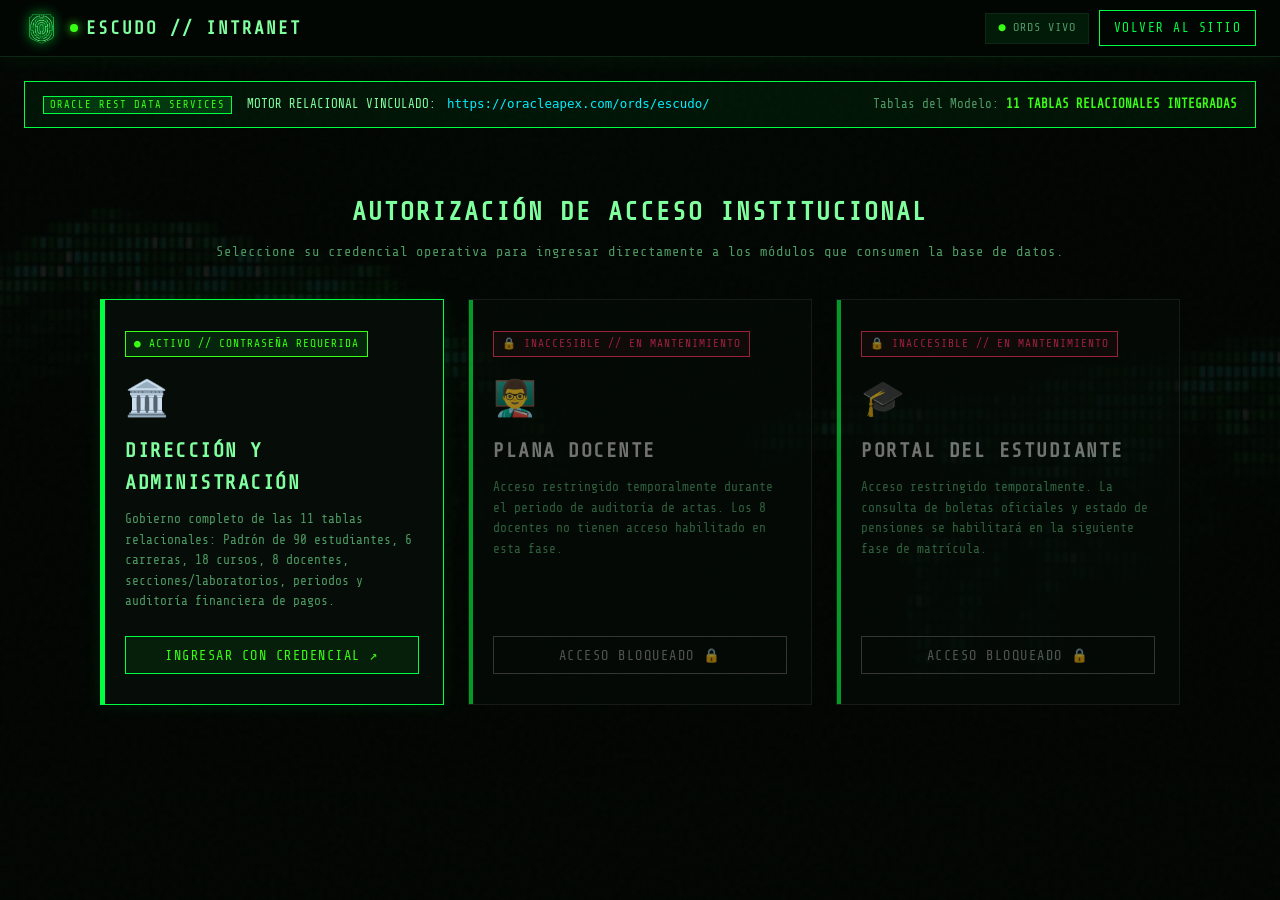
==== commit 27a85b8c: "style: Restaurar exactamente los emojis iniciales limpios y discretos" ====
--- a/intranet.html
+++ b/intranet.html
@@ -701,12 +701,12 @@
 
         <div class="live-rest-banner">
             <div>
-                <span class="live-tag">⚡ ORACLE REST DATA SERVICES</span>
+                <span class="live-tag">ORACLE REST DATA SERVICES</span>
                 <span style="color: var(--verde-claro); margin-left: 8px;">MOTOR RELACIONAL VINCULADO:</span>
                 <code style="color: var(--cyan); margin-left: 4px;" id="current-endpoint-display">https://oracleapex.com/ords/escudo/</code>
             </div>
             <div>
-                <span style="color: var(--verde-suave);">🌐 Tablas del Modelo:</span>
+                <span style="color: var(--verde-suave);">Tablas del Modelo:</span>
                 <strong style="color: var(--verde-brillante);">11 TABLAS RELACIONALES INTEGRADAS</strong>
             </div>
         </div>
@@ -714,7 +714,7 @@
         <div class="screen-view active" id="screen-roles">
             <div class="roles-screen">
                 <div class="roles-header">
-                    <h2>🛡️ AUTORIZACIÓN DE ACCESO INSTITUCIONAL</h2>
+                    <h2>AUTORIZACIÓN DE ACCESO INSTITUCIONAL</h2>
                     <p>Seleccione su credencial operativa para ingresar directamente a los módulos que consumen la base de datos.</p>
                 </div>
                 <div class="roles-grid">
@@ -722,8 +722,8 @@
                     <div class="role-card" onclick="promptAdminLogin()" style="border-color: var(--verde); box-shadow: 0 0 15px rgba(0, 255, 65, 0.1);">
                         <div>
                             <span class="role-badge" style="border-color: var(--verde-brillante); color: var(--verde-brillante); background: rgba(0, 255, 65, 0.1);">● ACTIVO // CONTRASEÑA REQUERIDA</span>
-                            <div class="role-icon" style="color: var(--verde-brillante);">🏛️ [ DIR-01 ]</div>
-                            <h3 class="role-title">🛡️ Dirección y Administración</h3>
+                            <div class="role-icon" style="font-size: 2.2rem; margin-bottom: 8px;">🏛️</div>
+                            <h3 class="role-title">Dirección y Administración</h3>
                             <p class="role-desc">Gobierno completo de las 11 tablas relacionales: Padrón de 90 estudiantes, 6 carreras, 18 cursos, 8 docentes, secciones/laboratorios, periodos y auditoría financiera de pagos.</p>
                         </div>
                         <button class="role-btn">Ingresar con Credencial ↗</button>
@@ -731,22 +731,22 @@
 
                     <div class="role-card" onclick="showDeniedRole('docente')" style="opacity: 0.6; border-color: rgba(255,255,255,0.12); cursor: not-allowed;">
                         <div>
-                            <span class="role-badge" style="border-color: var(--rojo); color: var(--rojo); background: rgba(255, 51, 102, 0.08);">INACCESIBLE // EN MANTENIMIENTO</span>
-                            <div class="role-icon" style="color: #777;">👨‍🏫 [ DOC-02 ]</div>
-                            <h3 class="role-title" style="color: #bbb;">👨‍🏫 Plana Docente</h3>
+                            <span class="role-badge" style="border-color: var(--rojo); color: var(--rojo); background: rgba(255, 51, 102, 0.08);">🔒 INACCESIBLE // EN MANTENIMIENTO</span>
+                            <div class="role-icon" style="font-size: 2.2rem; margin-bottom: 8px;">👨‍🏫</div>
+                            <h3 class="role-title" style="color: #bbb;">Plana Docente</h3>
                             <p class="role-desc">Acceso restringido temporalmente durante el periodo de auditoría de actas. Los 8 docentes no tienen acceso habilitado en esta fase.</p>
                         </div>
-                        <button class="role-btn" style="border-color: #555; color: #888; background: transparent; cursor: not-allowed;">Acceso Restringido ⌁</button>
+                        <button class="role-btn" style="border-color: #555; color: #888; background: transparent; cursor: not-allowed;">Acceso Bloqueado 🔒</button>
                     </div>
 
                     <div class="role-card" onclick="showDeniedRole('estudiante')" style="opacity: 0.6; border-color: rgba(255,255,255,0.12); cursor: not-allowed;">
                         <div>
-                            <span class="role-badge" style="border-color: var(--rojo); color: var(--rojo); background: rgba(255, 51, 102, 0.08);">INACCESIBLE // EN MANTENIMIENTO</span>
-                            <div class="role-icon" style="color: #777;">🎓 [ EST-03 ]</div>
-                            <h3 class="role-title" style="color: #bbb;">🎓 Portal del Estudiante</h3>
+                            <span class="role-badge" style="border-color: var(--rojo); color: var(--rojo); background: rgba(255, 51, 102, 0.08);">🔒 INACCESIBLE // EN MANTENIMIENTO</span>
+                            <div class="role-icon" style="font-size: 2.2rem; margin-bottom: 8px;">🎓</div>
+                            <h3 class="role-title" style="color: #bbb;">Portal del Estudiante</h3>
                             <p class="role-desc">Acceso restringido temporalmente. La consulta de boletas oficiales y estado de pensiones se habilitará en la siguiente fase de matrícula.</p>
                         </div>
-                        <button class="role-btn" style="border-color: #555; color: #888; background: transparent; cursor: not-allowed;">Acceso Restringido ⌁</button>
+                        <button class="role-btn" style="border-color: #555; color: #888; background: transparent; cursor: not-allowed;">Acceso Bloqueado 🔒</button>
                     </div>
 
                 </div>
@@ -757,87 +757,75 @@
             
             <div class="tables-kpi-grid">
                 <div class="kpi-mini">
-                    <div class="kpi-mini-lbl">🎓 1. ESTUDIANTE</div>
+                    <div class="kpi-mini-lbl">1. ESTUDIANTE</div>
                     <div class="kpi-mini-val">90</div>
                     <div class="kpi-mini-sub">Estudiantes únicos</div>
                 </div>
                 <div class="kpi-mini">
-                    <div class="kpi-mini-lbl">💼 2. CARRERA</div>
+                    <div class="kpi-mini-lbl">2. CARRERA</div>
                     <div class="kpi-mini-val">6</div>
                     <div class="kpi-mini-sub">Carreras técnicas</div>
                 </div>
                 <div class="kpi-mini">
-                    <div class="kpi-mini-lbl">📚 3. CURSO</div>
+                    <div class="kpi-mini-lbl">3. CURSO</div>
                     <div class="kpi-mini-val">18</div>
                     <div class="kpi-mini-sub">Especialidades</div>
                 </div>
                 <div class="kpi-mini">
-                    <div class="kpi-mini-lbl">🏛️ 4. SECCION</div>
+                    <div class="kpi-mini-lbl">4. SECCION</div>
                     <div class="kpi-mini-val">18</div>
                     <div class="kpi-mini-sub">Mañana/Tarde/Noche</div>
                 </div>
                 <div class="kpi-mini">
-                    <div class="kpi-mini-lbl">👨‍🏫 5. DOCENTE</div>
+                    <div class="kpi-mini-lbl">5. DOCENTE</div>
                     <div class="kpi-mini-val">8</div>
                     <div class="kpi-mini-sub">Titulares de curso</div>
                 </div>
                 <div class="kpi-mini">
-                    <div class="kpi-mini-lbl">📑 6. MATRICULA</div>
+                    <div class="kpi-mini-lbl">6. MATRICULA</div>
                     <div class="kpi-mini-val">90</div>
                     <div class="kpi-mini-sub">Inscripciones activas</div>
                 </div>
                 <div class="kpi-mini">
-                    <div class="kpi-mini-lbl">📊 7. EVALUACION</div>
+                    <div class="kpi-mini-lbl">7. EVALUACION</div>
                     <div class="kpi-mini-val">720</div>
                     <div class="kpi-mini-sub">Notas en rúbricas</div>
                 </div>
                 <div class="kpi-mini">
-                    <div class="kpi-mini-lbl">⚖️ 8. TIPO_EVALUACION</div>
+                    <div class="kpi-mini-lbl">8. TIPO_EVALUACION</div>
                     <div class="kpi-mini-val">8</div>
                     <div class="kpi-mini-sub">Rúbricas oficiales</div>
                 </div>
                 <div class="kpi-mini">
-                    <div class="kpi-mini-lbl">💳 9. PAGO</div>
+                    <div class="kpi-mini-lbl">9. PAGO</div>
                     <div class="kpi-mini-val">135</div>
                     <div class="kpi-mini-sub">Recibos emitidos</div>
                 </div>
                 <div class="kpi-mini">
-                    <div class="kpi-mini-lbl">🏷️ 10. CONCEPTO_PAGO</div>
+                    <div class="kpi-mini-lbl">10. CONCEPTO_PAGO</div>
                     <div class="kpi-mini-val">4</div>
                     <div class="kpi-mini-sub">Aranceles base</div>
                 </div>
                 <div class="kpi-mini">
-                    <div class="kpi-mini-lbl">⏳ 11. PERIODO</div>
+                    <div class="kpi-mini-lbl">11. PERIODO</div>
                     <div class="kpi-mini-val">2026-II</div>
                     <div class="kpi-mini-sub">Semestre activo</div>
                 </div>
             </div>
 
             <div class="admin-nav">
-                <button class="admin-tab-btn active" onclick="switchAdminTab('estudiantes', this)">
-                    <span class="tab-dot">●</span> 🎓 Estudiantes & Matrículas
-                </button>
-                <button class="admin-tab-btn" onclick="switchAdminTab('carreras', this)">
-                    <span class="tab-dot">●</span> 💼 Carreras & Cursos
-                </button>
-                <button class="admin-tab-btn" onclick="switchAdminTab('docentes', this)">
-                    <span class="tab-dot">●</span> 👨‍🏫 Plana Docente
-                </button>
-                <button class="admin-tab-btn" onclick="switchAdminTab('secciones', this)">
-                    <span class="tab-dot">●</span> 🏛️ Secciones & Horarios
-                </button>
-                <button class="admin-tab-btn" onclick="switchAdminTab('rubricas', this)">
-                    <span class="tab-dot">●</span> 📊 Rúbricas & Evaluaciones
-                </button>
-                <button class="admin-tab-btn" onclick="switchAdminTab('finanzas', this)">
-                    <span class="tab-dot">●</span> 💳 Auditoría de Pagos
-                </button>
+                <button class="admin-tab-btn active" onclick="switchAdminTab('estudiantes', this)">👥 Estudiantes & Matrículas</button>
+                <button class="admin-tab-btn" onclick="switchAdminTab('carreras', this)">🎓 Carreras & Cursos</button>
+                <button class="admin-tab-btn" onclick="switchAdminTab('docentes', this)">👨‍🏫 Plana Docente</button>
+                <button class="admin-tab-btn" onclick="switchAdminTab('secciones', this)">🕒 Secciones & Labs</button>
+                <button class="admin-tab-btn" onclick="switchAdminTab('rubricas', this)">📊 Rúbricas & Evaluaciones</button>
+                <button class="admin-tab-btn" onclick="switchAdminTab('finanzas', this)">💰 Finanzas & Aranceles</button>
             </div>
 
             <div class="admin-tab-content active" id="admin-tab-estudiantes">
                 <div class="controls-panel">
                     <div class="search-wrap">
-                        <span class="search-icon">⌕</span>
+                        <span class="search-icon">🔍</span>
                         <input type="text" id="admin-search-input" class="search-input" placeholder="Buscar por Nombre, DNI o Código (ej. EST-001)...">
                     </div>
                     <div class="filter-group" style="display: flex; gap: 10px; align-items: center; flex-wrap: wrap;">
@@ -850,7 +838,7 @@
                             <option value="TARDE">TARDE</option>
                             <option value="NOCHE">NOCHE</option>
                         </select>
-                        <button class="btn-tactical" onclick="exportAdminCSV()">Exportar CSV ↗</button>
+                        <button class="btn-tactical" onclick="exportAdminCSV()">📥 Exportar CSV</button>
                     </div>
                 </div>
 
@@ -1427,11 +1415,11 @@
                     cursosList += '<li><strong>' + cu.cod + ':</strong> ' + cu.nombre + ' (' + cu.cred + ' créditos / ' + cu.hrs + ' hrs)</li>';
                 });
                 card.innerHTML = 
-                    '<div class="content-card-title">💼 ' + car.cod + ' // ' + car.nombre + '</div>' +
+                    '<div class="content-card-title">🎓 ' + car.cod + ' // ' + car.nombre + '</div>' +
                     '<div style="font-size: 0.75rem; color: var(--verde-suave); margin-bottom: 8px;">' +
-                        '⏳ Duración: ' + car.duracion + ' Semestres | Estado: <span style="color: var(--verde-brillante);">' + car.estado + '</span>' +
+                        'Duración: ' + car.duracion + ' Semestres | Estado: <span style="color: var(--verde-brillante);">' + car.estado + '</span>' +
                     '</div>' +
-                    '<div style="font-size: 0.72rem; color: var(--verde-claro); font-weight: bold; margin-bottom: 4px;">📚 MALLA CURRICULAR ASOCIADA:</div>' +
+                    '<div style="font-size: 0.72rem; color: var(--verde-claro); font-weight: bold; margin-bottom: 4px;">MALLA CURRICULAR ASOCIADA:</div>' +
                     '<ul style="font-size: 0.72rem; padding-left: 18px; line-height: 1.5; color: #ccc;">' +
                         cursosList +
                     '</ul>';
@@ -1447,12 +1435,12 @@
                 const card = document.createElement('div');
                 card.className = 'content-card';
                 card.innerHTML = 
-                    '<div class="content-card-title">👨‍🏫 ' + d.cod + ' — ' + d.nombres + ' ' + d.apellidos + '</div>' +
+                    '<div class="content-card-title">👨‍🏫 ' + d.cod + ' - ' + d.nombres + ' ' + d.apellidos + '</div>' +
                     '<div style="font-size: 0.75rem; color: var(--verde-suave); line-height: 1.6;">' +
-                        '<strong>🎯 Especialidad:</strong> ' + d.esp + '<br>' +
-                        '<strong>📧 Correo:</strong> ' + d.correo + '<br>' +
-                        '<strong>📱 Teléfono:</strong> ' + d.tel + '<br>' +
-                        '<strong>🏛️ Secciones Asignadas:</strong> ' + secs.length + ' secciones activas' +
+                        '<strong>Especialidad:</strong> ' + d.esp + '<br>' +
+                        '<strong>Correo:</strong> ' + d.correo + '<br>' +
+                        '<strong>Teléfono:</strong> ' + d.tel + '<br>' +
+                        '<strong>Secciones Asignadas:</strong> ' + secs.length + ' secciones activas' +
                     '</div>';
                 grid.appendChild(card);
             });
@@ -1467,12 +1455,12 @@
                 const card = document.createElement('div');
                 card.className = 'content-card';
                 card.innerHTML = 
-                    '<div class="content-card-title">🏛️ ' + s.cod + ' // ' + s.aula + '</div>' +
+                    '<div class="content-card-title">🛡️ ' + s.cod + ' // ' + s.aula + '</div>' +
                     '<div style="font-size: 0.75rem; color: var(--verde-suave); line-height: 1.6;">' +
-                        '<strong>⏳ Turno:</strong> <span style="color: var(--verde-brillante);">' + s.turno + '</span><br>' +
-                        '<strong>📚 Especialidad:</strong> ' + cur.nombre + '<br>' +
-                        '<strong>👨‍🏫 Docente:</strong> ' + doc.nombres + ' ' + doc.apellidos + '<br>' +
-                        '<strong>👥 Capacidad:</strong> ' + s.cupos + ' estudiantes por sección' +
+                        '<strong>Turno:</strong> <span style="color: var(--verde-brillante);">' + s.turno + '</span><br>' +
+                        '<strong>Especialidad:</strong> ' + cur.nombre + '<br>' +
+                        '<strong>Docente:</strong> ' + doc.nombres + ' ' + doc.apellidos + '<br>' +
+                        '<strong>Capacidad:</strong> ' + s.cupos + ' estudiantes por sección' +
                     '</div>';
                 grid.appendChild(card);
             });
@@ -1485,10 +1473,10 @@
                 const card = document.createElement('div');
                 card.className = 'content-card';
                 card.innerHTML = 
-                    '<div class="content-card-title">⚖️ ' + (t.cod || 'RUB') + ' // PONDERACIÓN ' + t.peso + '%</div>' +
+                    '<div class="content-card-title">📊 ' + (t.cod || 'RUB') + ' // PONDERACIÓN ' + t.peso + '%</div>' +
                     '<div style="font-size: 0.75rem; color: var(--verde-suave);">' +
-                        '<strong>🏷️ Nombre Oficial:</strong> ' + t.nombre + '<br>' +
-                        '<strong>📊 Escala:</strong> 0.00 a 20.00 Vigesimal SENATI' +
+                        '<strong>Nombre Oficial:</strong> ' + t.nombre + '<br>' +
+                        '<strong>Escala:</strong> 0.00 a 20.00 Vigesimal SENATI' +
                     '</div>';
                 grid.appendChild(card);
             });
@@ -1739,9 +1727,9 @@
                 '</div>' +
                 '<div style="display: flex; justify-content: space-between; align-items: center; background: #020502; padding: 12px; border: 1px solid rgba(0,255,65,0.15); margin-bottom: 16px;">' +
                     '<div>' +
-                        '<span style="color: #888; font-size: 0.75rem;">💼 CARRERA:</span> <strong style="color: var(--verde-claro); font-size: 0.85rem;">' + student.carrera_nombre + '</strong><br>' +
-                        '<span style="color: #888; font-size: 0.75rem;">🏛️ CURSO/AULA:</span> <strong style="color: var(--verde-claro); font-size: 0.85rem;">' + student.curso_nombre + ' // ' + student.aula + '</strong> | ' +
-                        '<span style="color: #888; font-size: 0.75rem;">⏳ TURNO:</span> <strong style="color: var(--verde-claro); font-size: 0.85rem;">' + student.turno + '</strong>' +
+                        '<span style="color: #888; font-size: 0.75rem;">CARRERA:</span> <strong style="color: var(--verde-claro); font-size: 0.85rem;">' + student.carrera_nombre + '</strong><br>' +
+                        '<span style="color: #888; font-size: 0.75rem;">CURSO/AULA:</span> <strong style="color: var(--verde-claro); font-size: 0.85rem;">' + student.curso_nombre + ' // ' + student.aula + '</strong> | ' +
+                        '<span style="color: #888; font-size: 0.75rem;">TURNO:</span> <strong style="color: var(--verde-claro); font-size: 0.85rem;">' + student.turno + '</strong>' +
                     '</div>' +
                     '<div style="text-align: right;">' +
                         '<div style="font-size: 0.7rem; color: var(--verde-suave);">PROMEDIO PONDERADO</div>' +
@@ -1749,13 +1737,13 @@
                     '</div>' +
                 '</div>' +
                 '<h3 style="font-size: 0.85rem; color: var(--verde-claro); letter-spacing: 1.5px; text-transform: uppercase; margin-bottom: 10px;">' +
-                    '🎯 CALIFICACIONES EN RÚBRICAS OFICIALES SENATI' +
+                    'CALIFICACIONES EN RÚBRICAS OFICIALES SENATI' +
                 '</h3>' +
                 '<div style="display: grid; grid-template-columns: repeat(auto-fill, minmax(130px, 1fr)); gap: 10px; margin-bottom: 20px;">' +
                     rubricsHtml +
                 '</div>' +
                 '<h3 style="font-size: 0.85rem; color: var(--verde-claro); letter-spacing: 1.5px; text-transform: uppercase; margin-bottom: 10px;">' +
-                    '💳 HISTORIAL DE PAGOS Y ARANCELES REGISTRADOS' +
+                    'HISTORIAL DE PAGOS Y ARANCELES REGISTRADOS' +
                 '</h3>' +
                 '<div class="table-wrap">' +
                     '<table>' +
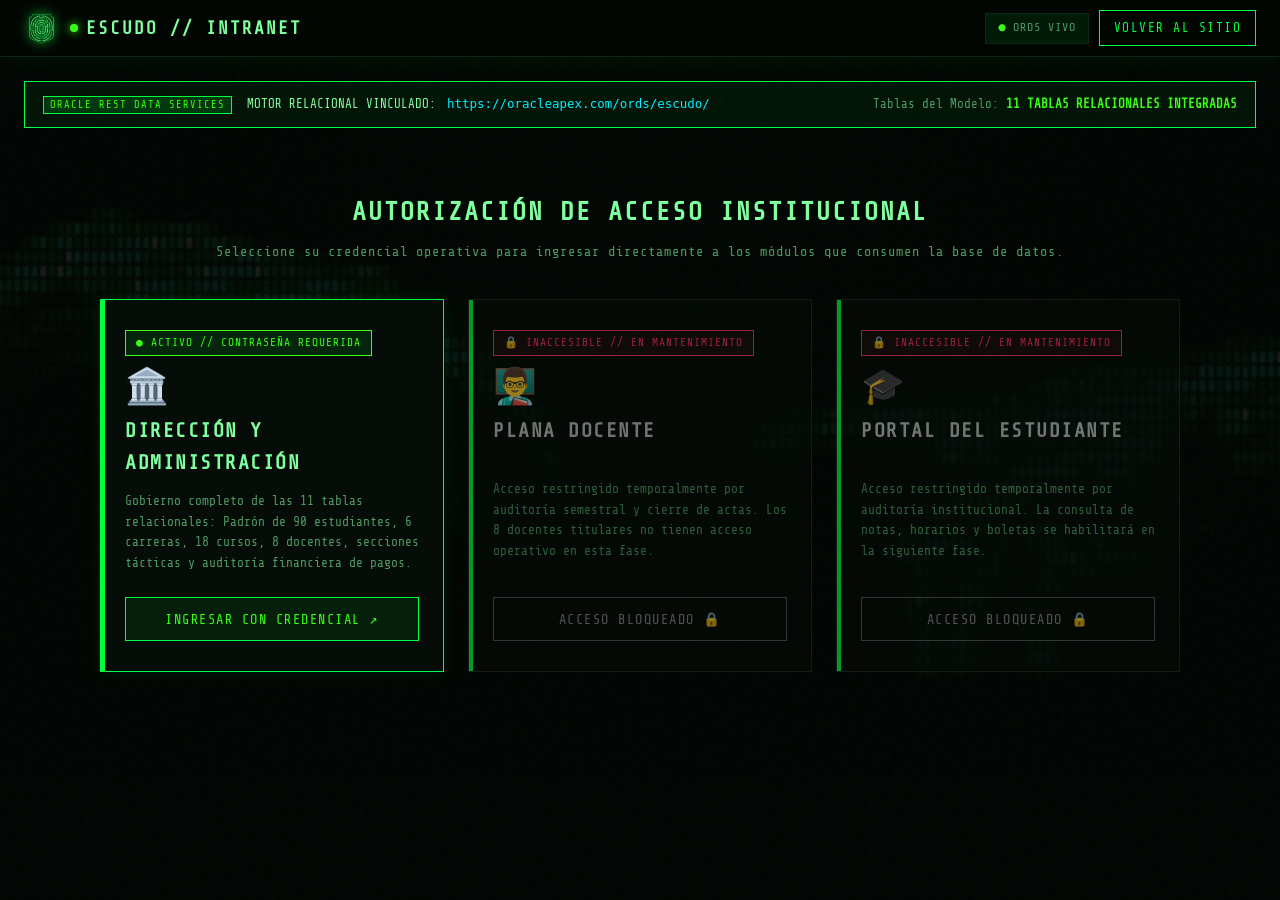
==== commit abbf3aee: "fix: Alinear y nivelar horizontalmente botones de roles en intranet" ====
--- a/intranet.html
+++ b/intranet.html
@@ -256,8 +256,15 @@
 
         .roles-grid {
             display: grid;
-            grid-template-columns: repeat(auto-fit, minmax(300px, 1fr));
+            grid-template-columns: repeat(3, 1fr);
             gap: 24px;
+            align-items: stretch;
+        }
+
+        @media (max-width: 960px) {
+            .roles-grid {
+                grid-template-columns: 1fr;
+            }
         }
 
         .role-card {
@@ -271,6 +278,9 @@
             display: flex;
             flex-direction: column;
             justify-content: space-between;
+            height: 100%;
+            align-self: stretch;
+            box-sizing: border-box;
         }
 
         .role-card:hover {
@@ -289,22 +299,31 @@
             background: var(--verde);
         }
 
+        .role-card-body {
+            display: flex;
+            flex-direction: column;
+            flex: 1 1 auto;
+        }
+
         .role-badge {
-            display: inline-block;
+            display: inline-flex;
+            align-items: center;
             font-size: 0.7rem;
-            padding: 3px 8px;
+            padding: 4px 10px;
             text-transform: uppercase;
             letter-spacing: 1px;
             border: 1px solid var(--panel-borde);
             margin-bottom: 14px;
             color: var(--verde-suave);
+            align-self: flex-start;
+            height: 26px;
+            box-sizing: border-box;
         }
 
         .role-icon {
-            font-size: 1.1rem;
-            font-weight: 700;
-            letter-spacing: 2px;
-            margin-bottom: 12px;
+            font-size: 2.2rem;
+            line-height: 1;
+            margin-bottom: 10px;
         }
 
         .role-title {
@@ -312,8 +331,11 @@
             color: var(--verde-claro);
             font-weight: 700;
             letter-spacing: 1.5px;
-            margin-bottom: 10px;
+            margin-bottom: 12px;
             text-transform: uppercase;
+            min-height: 52px;
+            display: flex;
+            align-items: flex-start;
         }
 
         .role-desc {
@@ -321,11 +343,12 @@
             color: var(--verde-suave);
             line-height: 1.6;
             margin-bottom: 24px;
-            flex-grow: 1;
+            flex: 1 1 auto;
         }
 
         .role-btn {
             width: 100%;
+            margin-top: auto;
             background: rgba(0, 255, 65, 0.08);
             border: 1px solid var(--verde);
             color: var(--verde-brillante);
@@ -333,10 +356,15 @@
             font-size: 0.85rem;
             text-transform: uppercase;
             letter-spacing: 1.5px;
-            padding: 10px;
+            padding: 12px 10px;
             cursor: pointer;
             transition: all 0.2s;
             text-align: center;
+            display: flex;
+            align-items: center;
+            justify-content: center;
+            height: 44px;
+            box-sizing: border-box;
         }
 
         .role-card:hover .role-btn {
@@ -720,31 +748,31 @@
                 <div class="roles-grid">
                     
                     <div class="role-card" onclick="promptAdminLogin()" style="border-color: var(--verde); box-shadow: 0 0 15px rgba(0, 255, 65, 0.1);">
-                        <div>
+                        <div class="role-card-body">
                             <span class="role-badge" style="border-color: var(--verde-brillante); color: var(--verde-brillante); background: rgba(0, 255, 65, 0.1);">● ACTIVO // CONTRASEÑA REQUERIDA</span>
-                            <div class="role-icon" style="font-size: 2.2rem; margin-bottom: 8px;">🏛️</div>
+                            <div class="role-icon">🏛️</div>
                             <h3 class="role-title">Dirección y Administración</h3>
-                            <p class="role-desc">Gobierno completo de las 11 tablas relacionales: Padrón de 90 estudiantes, 6 carreras, 18 cursos, 8 docentes, secciones/laboratorios, periodos y auditoría financiera de pagos.</p>
+                            <p class="role-desc">Gobierno completo de las 11 tablas relacionales: Padrón de 90 estudiantes, 6 carreras, 18 cursos, 8 docentes, secciones tácticas y auditoría financiera de pagos.</p>
                         </div>
                         <button class="role-btn">Ingresar con Credencial ↗</button>
                     </div>
 
                     <div class="role-card" onclick="showDeniedRole('docente')" style="opacity: 0.6; border-color: rgba(255,255,255,0.12); cursor: not-allowed;">
-                        <div>
+                        <div class="role-card-body">
                             <span class="role-badge" style="border-color: var(--rojo); color: var(--rojo); background: rgba(255, 51, 102, 0.08);">🔒 INACCESIBLE // EN MANTENIMIENTO</span>
-                            <div class="role-icon" style="font-size: 2.2rem; margin-bottom: 8px;">👨‍🏫</div>
+                            <div class="role-icon">👨‍🏫</div>
                             <h3 class="role-title" style="color: #bbb;">Plana Docente</h3>
-                            <p class="role-desc">Acceso restringido temporalmente durante el periodo de auditoría de actas. Los 8 docentes no tienen acceso habilitado en esta fase.</p>
+                            <p class="role-desc">Acceso restringido temporalmente por auditoría semestral y cierre de actas. Los 8 docentes titulares no tienen acceso operativo en esta fase.</p>
                         </div>
                         <button class="role-btn" style="border-color: #555; color: #888; background: transparent; cursor: not-allowed;">Acceso Bloqueado 🔒</button>
                     </div>
 
                     <div class="role-card" onclick="showDeniedRole('estudiante')" style="opacity: 0.6; border-color: rgba(255,255,255,0.12); cursor: not-allowed;">
-                        <div>
+                        <div class="role-card-body">
                             <span class="role-badge" style="border-color: var(--rojo); color: var(--rojo); background: rgba(255, 51, 102, 0.08);">🔒 INACCESIBLE // EN MANTENIMIENTO</span>
-                            <div class="role-icon" style="font-size: 2.2rem; margin-bottom: 8px;">🎓</div>
+                            <div class="role-icon">🎓</div>
                             <h3 class="role-title" style="color: #bbb;">Portal del Estudiante</h3>
-                            <p class="role-desc">Acceso restringido temporalmente. La consulta de boletas oficiales y estado de pensiones se habilitará en la siguiente fase de matrícula.</p>
+                            <p class="role-desc">Acceso restringido temporalmente por auditoría institucional. La consulta de notas, horarios y boletas se habilitará en la siguiente fase.</p>
                         </div>
                         <button class="role-btn" style="border-color: #555; color: #888; background: transparent; cursor: not-allowed;">Acceso Bloqueado 🔒</button>
                     </div>
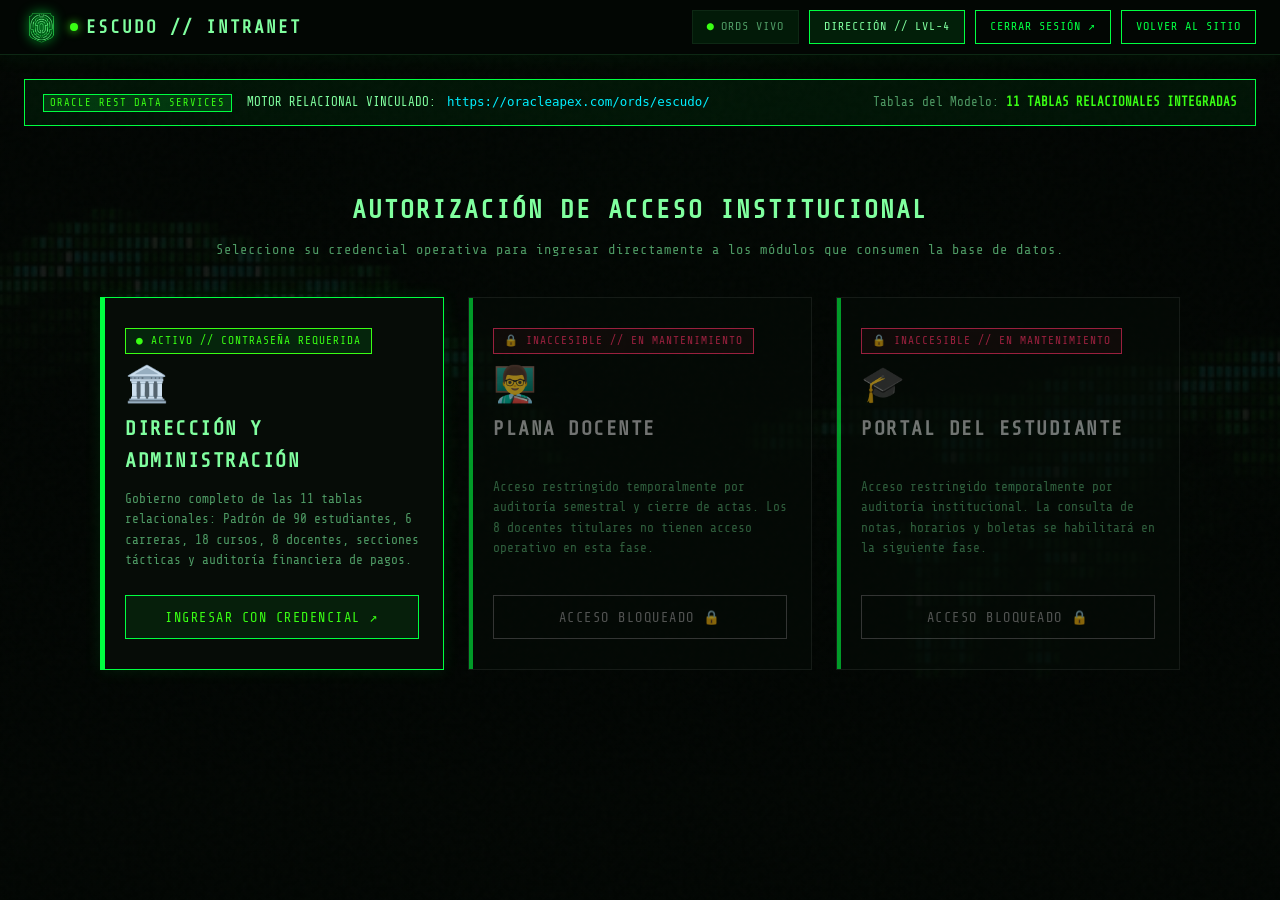
==== commit a2839bd5: "fix: Bloquear exactamente a 34px la altura de todos los botones y pills del header y remover estilos" ====
--- a/intranet.html
+++ b/intranet.html
@@ -62,14 +62,6 @@
             background-attachment: fixed;
         }
 
-        .btn-header-compact {
-            padding: 5px 12px;
-            font-size: 0.74rem;
-            white-space: nowrap;
-            letter-spacing: 1px;
-            cursor: pointer;
-        }
-
         body::after {
             position: fixed;
             z-index: -1;
@@ -144,20 +136,36 @@
             flex-shrink: 0;
         }
 
+        /* LOCKED EQUAL HEIGHT FOR ALL HEADER BUTTONS/PILLS (PC & LAPTOP: EXACTLY 34PX) */
+        .soc-header-right > * {
+            height: 34px !important;
+            min-height: 34px !important;
+            max-height: 34px !important;
+            line-height: 32px !important;
+            padding: 0 14px !important;
+            box-sizing: border-box !important;
+            font-size: 0.74rem !important;
+            font-family: var(--mono) !important;
+            letter-spacing: 1px !important;
+            text-transform: uppercase !important;
+            display: inline-flex !important;
+            align-items: center !important;
+            justify-content: center !important;
+            gap: 6px !important;
+            border-width: 1px !important;
+            border-style: solid !important;
+            white-space: nowrap !important;
+            vertical-align: middle !important;
+            text-decoration: none !important;
+            margin: 0 !important;
+        }
+
         .apex-status-pill {
             background: rgba(0, 255, 65, 0.08);
-            border: 1px solid var(--panel-borde);
+            border-color: var(--panel-borde);
             color: var(--verde-suave);
-            padding: 5px 12px;
-            font-size: 0.74rem;
-            letter-spacing: 1px;
-            text-transform: uppercase;
-            display: inline-flex;
-            align-items: center;
-            gap: 6px;
             cursor: pointer;
-            transition: all 0.2s;
-            white-space: nowrap;
+            transition: all 0.2s ease;
         }
 
         .apex-status-pill:hover {
@@ -168,14 +176,25 @@
 
         .active-role-tag {
             background: rgba(0, 255, 65, 0.1);
-            border: 1px solid var(--verde);
+            border-color: var(--verde);
             color: var(--verde-claro);
-            padding: 5px 10px;
-            font-size: 0.74rem;
-            letter-spacing: 1.5px;
-            text-transform: uppercase;
-            white-space: nowrap;
             display: none;
+            cursor: default !important;
+        }
+
+        .btn-header-action {
+            background: transparent;
+            color: var(--verde);
+            border-color: var(--verde);
+            cursor: pointer;
+            transition: all 0.2s ease;
+        }
+
+        .btn-header-action:hover {
+            background: var(--verde);
+            color: var(--fondo);
+            font-weight: 700;
+            box-shadow: 0 0 12px rgba(0, 255, 65, 0.4);
         }
 
         .btn-tactical {
@@ -687,21 +706,214 @@
 
         @media (max-width: 1100px) {
             .admin-tab-btn {
-                font-size: 0.7rem;
-                padding: 8px 4px;
+                font-size: 0.72rem;
+                padding: 8px 6px;
                 letter-spacing: 0.5px;
             }
         }
 
         @media (max-width: 768px) {
+            .container {
+                padding: 16px 10px;
+            }
+
             .soc-header {
+                padding: 12px 14px;
+                flex-direction: column;
+                align-items: stretch;
+                gap: 12px;
+            }
+
+            .soc-title-wrap h1 {
+                font-size: 0.95rem;
+                letter-spacing: 1px;
+            }
+
+            .soc-header-right {
+                width: 100%;
+                display: flex;
+                flex-wrap: wrap;
+                justify-content: space-between;
+                align-items: center;
+                gap: 8px;
+            }
+
+            .soc-header-right > * {
+                height: 32px !important;
+                min-height: 32px !important;
+                max-height: 32px !important;
+                line-height: 30px !important;
+                padding: 0 10px !important;
+                font-size: 0.7rem !important;
+            }
+
+            .live-rest-banner {
                 flex-direction: column;
                 align-items: flex-start;
+                padding: 12px 14px;
+                font-size: 0.74rem;
+                gap: 8px;
+            }
+
+            .live-rest-banner code {
+                word-break: break-all;
+                display: inline-block;
+            }
+
+            .roles-screen {
+                padding: 20px 4px;
+            }
+
+            .roles-header {
+                margin-bottom: 22px;
+            }
+
+            .roles-header h2 {
+                font-size: 1.25rem;
+                letter-spacing: 1px;
+                line-height: 1.3;
+            }
+
+            .roles-header p {
+                font-size: 0.78rem;
+                line-height: 1.5;
+            }
+
+            .roles-grid {
+                grid-template-columns: 1fr;
+                gap: 16px;
+            }
+
+            .role-card {
+                padding: 22px 18px;
+            }
+
+            .role-title {
+                min-height: auto;
+                font-size: 1.15rem;
+                margin-bottom: 8px;
+            }
+
+            .role-desc {
+                font-size: 0.78rem;
+                margin-bottom: 20px;
+            }
+
+            .role-btn {
+                height: 42px;
+                font-size: 0.8rem;
+                letter-spacing: 1px;
+            }
+
+            .tables-kpi-grid {
+                grid-template-columns: repeat(2, 1fr);
+                gap: 8px;
+                margin-bottom: 18px;
+            }
+
+            .kpi-mini {
+                padding: 10px 12px;
+            }
+
+            .kpi-mini-val {
+                font-size: 1.35rem;
+            }
+
+            .kpi-mini-lbl {
+                font-size: 0.68rem;
+            }
+
+            .admin-nav {
+                overflow-x: auto;
+                -webkit-overflow-scrolling: touch;
+                padding-bottom: 8px;
+                gap: 6px;
+            }
+
+            .admin-tab-btn {
+                flex: 0 0 auto;
+                white-space: nowrap;
+                padding: 8px 12px;
+                font-size: 0.74rem;
+            }
+
+            .controls-panel {
+                flex-direction: column;
+                align-items: stretch;
+                padding: 12px;
+                gap: 10px;
+            }
+
+            .search-wrap {
+                width: 100%;
+                min-width: 0;
+            }
+
+            .filter-group {
+                width: 100%;
+                display: flex !important;
+                flex-direction: column !important;
+                align-items: stretch !important;
+                gap: 8px !important;
+            }
+
+            .select-tactical,
+            .controls-panel .btn-tactical {
+                width: 100%;
+                text-align: center;
+                justify-content: center;
+                height: 38px;
+                display: flex;
+                align-items: center;
+                box-sizing: border-box;
+            }
+
+            .content-grid {
+                grid-template-columns: 1fr;
                 gap: 12px;
             }
-            .soc-header-right {
+
+            .table-wrap {
+                margin-top: 10px;
+                border: 1px solid var(--panel-borde);
+                -webkit-overflow-scrolling: touch;
+            }
+
+            .table-wrap table {
+                min-width: 620px;
+            }
+
+            .modal-overlay {
+                padding: 12px;
+            }
+
+            .modal-box {
+                padding: 18px 14px;
                 width: 100%;
-                justify-content: space-between;
+                max-width: 100%;
+                max-height: 88vh;
+            }
+
+            .modal-header h3 {
+                font-size: 0.95rem;
+            }
+        }
+
+        @media (max-width: 480px) {
+            .tables-kpi-grid {
+                grid-template-columns: 1fr;
+            }
+
+            .soc-title-wrap h1 {
+                font-size: 0.88rem;
+            }
+
+            .roles-header h2 {
+                font-size: 1.15rem;
+            }
+
+            .role-title {
+                font-size: 1.1rem;
             }
         }
     </style>
@@ -720,8 +932,8 @@
                 <span style="color: var(--verde-brillante);">●</span> ORDS VIVO
             </div>
             <div class="active-role-tag" id="header-role-tag">DIRECCIÓN // LVL-4</div>
-            <button class="btn-tactical btn-header-compact" id="btn-switch-role" style="display: none;" onclick="showRoleScreen()">Cerrar Sesión ↗</button>
-            <a href="index.html" class="btn-tactical btn-header-compact" id="btn-back-home">Volver al Sitio</a>
+            <button class="btn-header-action" id="btn-switch-role" style="display: none;" onclick="showRoleScreen()">Cerrar Sesión ↗</button>
+            <a href="index.html" class="btn-header-action" id="btn-back-home">Volver al Sitio</a>
         </div>
     </header>
 
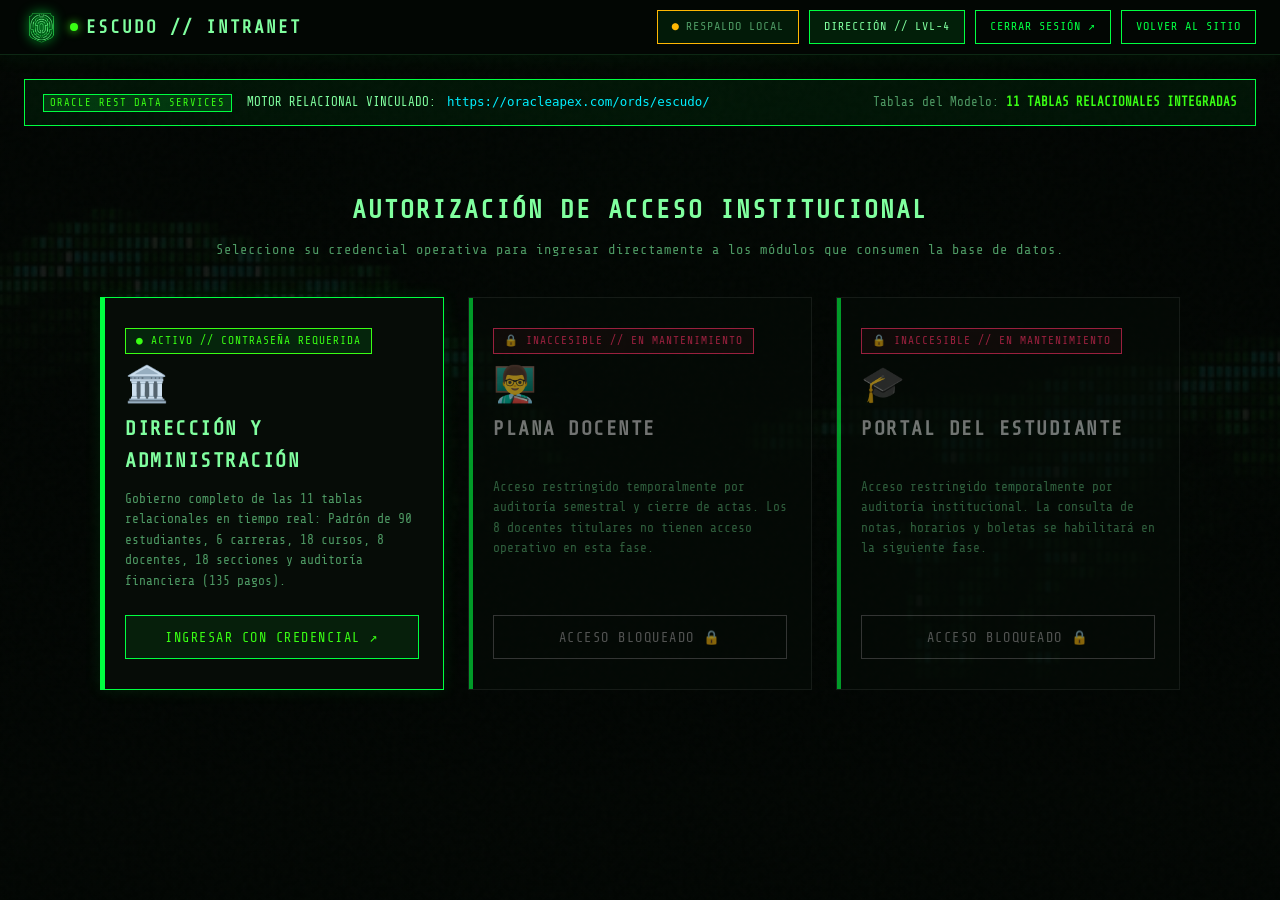
==== commit df740962: "Add files via upload" ====
--- a/intranet.html
+++ b/intranet.html
@@ -964,7 +964,7 @@
                             <span class="role-badge" style="border-color: var(--verde-brillante); color: var(--verde-brillante); background: rgba(0, 255, 65, 0.1);">● ACTIVO // CONTRASEÑA REQUERIDA</span>
                             <div class="role-icon">🏛️</div>
                             <h3 class="role-title">Dirección y Administración</h3>
-                            <p class="role-desc">Gobierno completo de las 11 tablas relacionales: Padrón de 90 estudiantes, 6 carreras, 18 cursos, 8 docentes, secciones tácticas y auditoría financiera de pagos.</p>
+                            <p class="role-desc" id="role-admin-desc">Gobierno completo de las 11 tablas relacionales en tiempo real desde Oracle APEX ORDS: Padrón de estudiantes, carreras, cursos, docentes, secciones tácticas y auditoría financiera.</p>
                         </div>
                         <button class="role-btn">Ingresar con Credencial ↗</button>
                     </div>
@@ -998,57 +998,57 @@
             <div class="tables-kpi-grid">
                 <div class="kpi-mini">
                     <div class="kpi-mini-lbl">1. ESTUDIANTE</div>
-                    <div class="kpi-mini-val">90</div>
+                    <div class="kpi-mini-val" id="kpi-val-estudiantes">--</div>
                     <div class="kpi-mini-sub">Estudiantes únicos</div>
                 </div>
                 <div class="kpi-mini">
                     <div class="kpi-mini-lbl">2. CARRERA</div>
-                    <div class="kpi-mini-val">6</div>
+                    <div class="kpi-mini-val" id="kpi-val-carreras">--</div>
                     <div class="kpi-mini-sub">Carreras técnicas</div>
                 </div>
                 <div class="kpi-mini">
                     <div class="kpi-mini-lbl">3. CURSO</div>
-                    <div class="kpi-mini-val">18</div>
+                    <div class="kpi-mini-val" id="kpi-val-cursos">--</div>
                     <div class="kpi-mini-sub">Especialidades</div>
                 </div>
                 <div class="kpi-mini">
                     <div class="kpi-mini-lbl">4. SECCION</div>
-                    <div class="kpi-mini-val">18</div>
+                    <div class="kpi-mini-val" id="kpi-val-secciones">--</div>
                     <div class="kpi-mini-sub">Mañana/Tarde/Noche</div>
                 </div>
                 <div class="kpi-mini">
                     <div class="kpi-mini-lbl">5. DOCENTE</div>
-                    <div class="kpi-mini-val">8</div>
+                    <div class="kpi-mini-val" id="kpi-val-docentes">--</div>
                     <div class="kpi-mini-sub">Titulares de curso</div>
                 </div>
                 <div class="kpi-mini">
                     <div class="kpi-mini-lbl">6. MATRICULA</div>
-                    <div class="kpi-mini-val">90</div>
+                    <div class="kpi-mini-val" id="kpi-val-matriculas">--</div>
                     <div class="kpi-mini-sub">Inscripciones activas</div>
                 </div>
                 <div class="kpi-mini">
                     <div class="kpi-mini-lbl">7. EVALUACION</div>
-                    <div class="kpi-mini-val">720</div>
+                    <div class="kpi-mini-val" id="kpi-val-evaluaciones">--</div>
                     <div class="kpi-mini-sub">Notas en rúbricas</div>
                 </div>
                 <div class="kpi-mini">
                     <div class="kpi-mini-lbl">8. TIPO_EVALUACION</div>
-                    <div class="kpi-mini-val">8</div>
+                    <div class="kpi-mini-val" id="kpi-val-tipos">--</div>
                     <div class="kpi-mini-sub">Rúbricas oficiales</div>
                 </div>
                 <div class="kpi-mini">
                     <div class="kpi-mini-lbl">9. PAGO</div>
-                    <div class="kpi-mini-val">135</div>
+                    <div class="kpi-mini-val" id="kpi-val-pagos">--</div>
                     <div class="kpi-mini-sub">Recibos emitidos</div>
                 </div>
                 <div class="kpi-mini">
                     <div class="kpi-mini-lbl">10. CONCEPTO_PAGO</div>
-                    <div class="kpi-mini-val">4</div>
+                    <div class="kpi-mini-val" id="kpi-val-conceptos">--</div>
                     <div class="kpi-mini-sub">Aranceles base</div>
                 </div>
                 <div class="kpi-mini">
                     <div class="kpi-mini-lbl">11. PERIODO</div>
-                    <div class="kpi-mini-val">2026-II</div>
+                    <div class="kpi-mini-val" id="kpi-val-periodo">2026-II</div>
                     <div class="kpi-mini-sub">Semestre activo</div>
                 </div>
             </div>
@@ -1078,6 +1078,7 @@
                             <option value="TARDE">TARDE</option>
                             <option value="NOCHE">NOCHE</option>
                         </select>
+                        <button class="btn-tactical" id="btn-sync-ords" onclick="fetchAllApexTables(true)">🔄 Sincronizar ORDS</button>
                         <button class="btn-tactical" onclick="exportAdminCSV()">📥 Exportar CSV</button>
                     </div>
                 </div>
@@ -1264,36 +1265,198 @@
             pagos: "pago/"
         };
 
-        async function fetchAllApexTables() {
+        async function fetchOrdsAllPages(baseUrl, endpointPath) {
+            let allItems = [];
+            let nextUrl = `${baseUrl}${endpointPath}?limit=500`;
+            let guard = 0;
+            while (nextUrl && guard < 20) {
+                guard++;
+                const res = await fetch(nextUrl, { cache: 'no-store' });
+                if (!res.ok) throw new Error(`HTTP ${res.status} en ${endpointPath}`);
+                const json = await res.json();
+                if (json && Array.isArray(json.items)) {
+                    allItems = allItems.concat(json.items);
+                }
+                const nextLink = json && Array.isArray(json.links)
+                    ? json.links.find(l => l.rel === 'next')
+                    : null;
+                nextUrl = nextLink ? nextLink.href : null;
+            }
+            return allItems;
+        }
+
+        function mapOrdsToDB(data) {
+            DB.carreras = (data.carreras || []).map(x => ({
+                id: x.id_carrera,
+                cod: x.cod_carrera,
+                nombre: x.nombre_carrera,
+                duracion: Number(x.duracion_semestres || 6),
+                estado: x.estado || 'ACTIVO'
+            })).sort((a, b) => a.id - b.id);
+
+            DB.periodos = (data.periodos || []).map(x => ({
+                id: x.id_periodo,
+                cod: x.cod_periodo,
+                inicio: (x.fecha_inicio || '').slice(0, 10),
+                fin: (x.fecha_fin || '').slice(0, 10),
+                estado: x.estado || 'ACTIVO'
+            })).sort((a, b) => a.id - b.id);
+
+            DB.conceptos = (data.conceptos || []).map(x => ({
+                id: x.id_concepto,
+                cod: x.cod_concepto,
+                desc: x.descripcion,
+                monto: Number(x.monto_base || 0)
+            })).sort((a, b) => a.id - b.id);
+
+            DB.tiposEvaluacion = (data.tipos || []).map(x => ({
+                id: x.id_tipo_eval,
+                cod: x.codigo_tipo,
+                nombre: x.nombre_tipo,
+                peso: Number(x.peso_porcentaje || 0)
+            })).sort((a, b) => a.id - b.id);
+
+            DB.docentes = (data.docentes || []).map(x => ({
+                id: x.id_docente,
+                cod: x.cod_docente,
+                nombres: x.nombres || '',
+                apellidos: x.apellidos || '',
+                esp: x.especialidad || '',
+                correo: x.correo || '',
+                tel: x.telefono || ''
+            })).sort((a, b) => a.id - b.id);
+
+            DB.cursos = (data.cursos || []).map(x => ({
+                id: x.id_curso,
+                cod: x.cod_curso,
+                nombre: x.nombre_curso,
+                cred: Number(x.creditos || 0),
+                hrs: Number(x.horas || 0),
+                ciclo: Number(x.ciclo_nivel || 1),
+                id_carrera: x.id_carrera
+            })).sort((a, b) => a.id - b.id);
+
+            DB.secciones = (data.secciones || []).map(x => {
+                const turnoRaw = (x.turno || 'MAÑANA').toUpperCase();
+                return {
+                    id: x.id_seccion,
+                    cod: x.cod_seccion,
+                    turno: turnoRaw === 'MANANA' ? 'MAÑANA' : turnoRaw,
+                    aula: x.aula || '',
+                    cupos: Number(x.cupos_totales || 0),
+                    id_curso: x.id_curso,
+                    id_docente: x.id_docente,
+                    id_periodo: x.id_periodo
+                };
+            }).sort((a, b) => a.id - b.id);
+
+            DB.estudiantes = (data.estudiantes || []).map(x => ({
+                id: x.id_estudiante,
+                cod: x.cod_estudiante,
+                nombres: x.nombres || '',
+                apellidos: x.apellidos || '',
+                nombre_completo: `${x.nombres || ''} ${x.apellidos || ''}`.trim(),
+                dni: x.dni || '',
+                correo: x.correo || '',
+                telefono: x.telefono || '',
+                fecha_registro: (x.fecha_registro || '').slice(0, 10),
+                id_carrera: x.id_carrera
+            })).sort((a, b) => a.id - b.id);
+
+            DB.matriculas = (data.matriculas || []).map(x => ({
+                id: x.id_matricula,
+                cod: x.cod_matricula,
+                fecha: (x.fecha_matricula || '').slice(0, 10),
+                estado: x.estado_matricula || 'REGISTRADA',
+                id_estudiante: x.id_estudiante,
+                id_seccion: x.id_seccion
+            })).sort((a, b) => a.id - b.id);
+
+            DB.evaluaciones = (data.evaluaciones || []).map(x => ({
+                id: x.id_evaluacion,
+                cod: x.cod_evaluacion,
+                nota: Number(x.nota_obtenida || 0),
+                fecha: (x.fecha_evaluacion || '').slice(0, 10),
+                id_matricula: x.id_matricula,
+                id_tipo: x.id_tipo_eval
+            })).sort((a, b) => a.id - b.id);
+
+            DB.pagos = (data.pagos || []).map(x => ({
+                id: x.id_pago,
+                recibo: x.cod_recibo,
+                monto: Number(x.monto_pagado || 0),
+                fecha: (x.fecha_pago || '').slice(0, 10),
+                metodo: x.metodo_pago || '',
+                estado: x.estado_pago || 'PAGADO',
+                id_matricula: x.id_matricula,
+                id_concepto: x.id_concepto
+            })).sort((a, b) => a.id - b.id);
+        }
+
+        async function fetchAllApexTables(isManualSync = false) {
             const indicator = document.getElementById('apex-status-indicator');
-            document.getElementById('current-endpoint-display').innerText = BASE_ORDS_URL;
+            const syncBtn = document.getElementById('btn-sync-ords');
+            const baseUrl = BASE_ORDS_URL.endsWith('/') ? BASE_ORDS_URL : BASE_ORDS_URL + '/';
+            document.getElementById('current-endpoint-display').innerText = baseUrl;
+
+            indicator.innerHTML = '<span style="color: var(--amarillo); animation: pulse 1s infinite;">●</span> SINCRONIZANDO ORDS...';
+            if (syncBtn) {
+                syncBtn.disabled = true;
+                syncBtn.innerText = '⏳ Sincronizando...';
+            }
 
             try {
-                const [rEst] = await Promise.all([
-                    fetch(`${BASE_ORDS_URL}${EP.estudiantes}?limit=500`).catch(() => null)
+                const [
+                    carreras, periodos, conceptos, tipos,
+                    docentes, cursos, secciones, estudiantes,
+                    matriculas, evaluaciones, pagos
+                ] = await Promise.all([
+                    fetchOrdsAllPages(baseUrl, EP.carreras),
+                    fetchOrdsAllPages(baseUrl, EP.periodos),
+                    fetchOrdsAllPages(baseUrl, EP.conceptos),
+                    fetchOrdsAllPages(baseUrl, EP.tiposEvaluacion),
+                    fetchOrdsAllPages(baseUrl, EP.docentes),
+                    fetchOrdsAllPages(baseUrl, EP.cursos),
+                    fetchOrdsAllPages(baseUrl, EP.secciones),
+                    fetchOrdsAllPages(baseUrl, EP.estudiantes),
+                    fetchOrdsAllPages(baseUrl, EP.matriculas),
+                    fetchOrdsAllPages(baseUrl, EP.evaluaciones),
+                    fetchOrdsAllPages(baseUrl, EP.pagos)
                 ]);
 
-                if (rEst && rEst.ok) {
-                    const estJson = await rEst.json();
-                    if (estJson && estJson.items && estJson.items.length > 0) {
-                        indicator.innerHTML = '<span style="color: var(--verde-brillante); animation: pulse 1s infinite;">●</span> ORDS EN VIVO';
-                        indicator.title = 'Oracle APEX ORDS: Conexión activa (' + estJson.items.length + ' estudiantes recibidos)';
-                        indicator.style.borderColor = 'var(--verde-brillante)';
-                    }
-                } else if (rEst && (rEst.status === 401 || rEst.status === 403)) {
-                    indicator.innerHTML = '<span style="color: var(--amarillo);">●</span> ORDS PROTEGIDO';
-                    indicator.title = 'HTTP ' + rEst.status + ': Requiere desactivar autorización en APEX';
+                if (!estudiantes || estudiantes.length === 0) {
+                    throw new Error('Respuesta ORDS sin registros de estudiantes');
+                }
+
+                mapOrdsToDB({
+                    carreras, periodos, conceptos, tipos,
+                    docentes, cursos, secciones, estudiantes,
+                    matriculas, evaluaciones, pagos
+                });
+
+                indicator.innerHTML = '<span style="color: var(--verde-brillante); animation: pulse 1s infinite;">●</span> ORDS EN VIVO (' + DB.estudiantes.length + ')';
+                indicator.title = `Tiempo real Oracle APEX ORDS: ${DB.estudiantes.length} estudiantes, ${DB.matriculas.length} matrículas, ${DB.evaluaciones.length} evaluaciones, ${DB.pagos.length} pagos`;
+                indicator.style.borderColor = 'var(--verde-brillante)';
+            } catch (err) {
+                console.warn('ORDS no disponible, activando respaldo local:', err);
+                populateRelationalSchema();
+                if (String(err.message).includes('401') || String(err.message).includes('403')) {
+                    indicator.innerHTML = '<span style="color: var(--amarillo);">●</span> ORDS PROTEGIDO (LOCAL)';
+                    indicator.title = err.message + ': Requiere acceso público sin auth en APEX';
                 } else {
-                    indicator.innerHTML = '<span style="color: var(--verde-brillante);">●</span> ORDS VIVO';
-                    indicator.title = 'ORDS enlazado a ' + BASE_ORDS_URL;
+                    indicator.innerHTML = '<span style="color: var(--amarillo);">●</span> RESPALDO LOCAL';
+                    indicator.title = 'Sin conexión con APEX (' + err.message + '). Mostrando caché local.';
                 }
-            } catch (err) {
-                indicator.innerHTML = '<span style="color: var(--verde-brillante);">●</span> ORDS VIVO';
-                indicator.title = 'ORDS configurado en ' + BASE_ORDS_URL;
-            }
-
-            populateRelationalSchema();
+                indicator.style.borderColor = 'var(--amarillo)';
+            } finally {
+                if (syncBtn) {
+                    syncBtn.disabled = false;
+                    syncBtn.innerText = '🔄 Sincronizar ORDS';
+                }
+            }
+
             renderAllAdminTabs();
+            if (isManualSync) applyStudentFilters();
         }
 
 function populateRelationalSchema() {
@@ -1328,7 +1491,7 @@
                 { id: 3, cod: 'TA2', nombre: 'Tarea Práctica 2: Simulación y Pruebas Técnicas', peso: 10 },
                 { id: 4, cod: 'TA3', nombre: 'Tarea Práctica 3: Hardening y Auditoría de Entorno', peso: 10 },
                 { id: 5, cod: 'EP', nombre: 'Examen Parcial Teórico-Práctico', peso: 20 },
-                { id: 6, rub: 'RUB-HAB', nombre: 'Rúbrica de Habilidades y Desempeño Operativo', peso: 10 },
+                { id: 6, cod: 'RUB-HAB', nombre: 'Rúbrica de Habilidades y Desempeño Operativo', peso: 10 },
                 { id: 7, cod: 'PROY', nombre: 'Proyecto Integrador de Carrera ESCUDO', peso: 20 },
                 { id: 8, cod: 'EF', nombre: 'Examen Final Integral de Desempeño', peso: 15 }
             ];
@@ -1525,46 +1688,51 @@
         ESTUDIANTES_JOIN = [];
         function buildRelationalEntities() {
             ESTUDIANTES_JOIN = DB.estudiantes.map(est => {
-                const mat = DB.matriculas.find(m => m.id_estudiante === est.id) || { id: est.id, id_seccion: 1, cod: 'MAT-2026-000' };
-                const sec = DB.secciones.find(s => s.id === mat.id_seccion) || DB.secciones[0];
-                const cur = DB.cursos.find(c => c.id === sec.id_curso) || { nombre: 'Curso General', cred: 4, hrs: 80 };
-                const doc = DB.docentes.find(d => d.id === sec.id_docente) || { nombre_completo: 'Docente Titular' };
-                const car = DB.carreras.find(c => c.id === est.id_carrera) || { nombre: 'Carrera' };
-                
-                
-                const evs = DB.evaluaciones.filter(e => e.id_matricula === mat.id);
+                const mats = DB.matriculas.filter(m => m.id_estudiante === est.id);
+                const mat = mats.length > 0 ? mats[mats.length - 1] : null;
+                const matIds = new Set(mats.map(m => m.id));
+                const sec = mat ? DB.secciones.find(s => s.id === mat.id_seccion) : null;
+                const cur = sec ? DB.cursos.find(c => c.id === sec.id_curso) : null;
+                const doc = sec ? DB.docentes.find(d => d.id === sec.id_docente) : null;
+                const car = DB.carreras.find(c => c.id === est.id_carrera);
+
+                const evs = mats.length > 0 ? DB.evaluaciones.filter(e => matIds.has(e.id_matricula)) : [];
                 const notasDict = {};
                 let sumaPond = 0;
                 let sumaPeso = 0;
                 evs.forEach(ev => {
-                    const tipo = DB.tiposEvaluacion.find(t => t.id === ev.id_tipo) || { cod: 'EV', peso: 10 };
-                    notasDict[tipo.cod] = ev.nota;
-                    sumaPond += ev.nota * tipo.peso;
-                    sumaPeso += tipo.peso;
+                    const tipo = DB.tiposEvaluacion.find(t => t.id === ev.id_tipo);
+                    const codTipo = tipo ? (tipo.cod || tipo.rub) : 'EV';
+                    const pesoTipo = tipo ? Number(tipo.peso) : 10;
+                    notasDict[codTipo] = Number(ev.nota);
+                    sumaPond += Number(ev.nota) * pesoTipo;
+                    sumaPeso += pesoTipo;
                 });
                 const promedio = sumaPeso > 0 ? Math.round((sumaPond / sumaPeso) * 100) / 100 : 0.0;
-                
-                
+                const sinNotas = evs.length === 0;
+
                 let condicion = 'REGULAR';
-                if (est.id === 1) condicion = 'BECA TALENTO';
+                if (!mat) condicion = 'SIN MATRÍCULA';
+                else if (sinNotas) condicion = 'EN CURSO';
+                else if (est.id === 1) condicion = 'BECA TALENTO';
                 else if (promedio >= 17.0) condicion = 'SOBRESALIENTE';
                 else if (promedio >= 14.0) condicion = 'NOTABLE';
 
-                
-                const pgs = DB.pagos.filter(p => p.id_matricula === mat.id);
-                const totalPagado = pgs.reduce((acc, cur) => acc + cur.monto, 0);
+                const pgs = mats.length > 0 ? DB.pagos.filter(p => matIds.has(p.id_matricula)) : [];
+                const totalPagado = pgs.reduce((acc, p) => acc + Number(p.monto || 0), 0);
 
                 return {
                     ...est,
-                    matricula_cod: mat.cod,
-                    carrera_nombre: car.nombre,
-                    curso_nombre: cur.nombre,
-                    turno: sec.turno,
-                    aula: sec.aula,
-                    docente_nombre: `${doc.nombres} ${doc.apellidos}`,
-                    id_docente: doc.id,
+                    matricula_cod: mat ? mat.cod : 'PENDIENTE',
+                    carrera_nombre: car ? car.nombre : 'Sin Carrera',
+                    curso_nombre: cur ? cur.nombre : 'Sin Curso Asignado',
+                    turno: sec ? sec.turno : '--',
+                    aula: sec ? sec.aula : '--',
+                    docente_nombre: doc ? `${doc.nombres} ${doc.apellidos}`.trim() : 'Por Asignar',
+                    id_docente: doc ? doc.id : null,
                     notas: notasDict,
                     promedio: promedio,
+                    sinNotas: sinNotas,
                     condicion: condicion,
                     pagos: pgs,
                     total_pagado: totalPagado
@@ -1572,13 +1740,34 @@
             });
         }
 
-        
-        
-
-        
+        function updateKpiCounters() {
+            const setTxt = (id, val) => {
+                const el = document.getElementById(id);
+                if (el) el.innerText = val;
+            };
+            setTxt('kpi-val-estudiantes', DB.estudiantes.length);
+            setTxt('kpi-val-carreras', DB.carreras.length);
+            setTxt('kpi-val-cursos', DB.cursos.length);
+            setTxt('kpi-val-secciones', DB.secciones.length);
+            setTxt('kpi-val-docentes', DB.docentes.length);
+            setTxt('kpi-val-matriculas', DB.matriculas.length);
+            setTxt('kpi-val-evaluaciones', DB.evaluaciones.length);
+            setTxt('kpi-val-tipos', DB.tiposEvaluacion.length);
+            setTxt('kpi-val-pagos', DB.pagos.length);
+            setTxt('kpi-val-conceptos', DB.conceptos.length);
+
+            const perActivo = DB.periodos.find(p => p.estado === 'ACTIVO') || DB.periodos[DB.periodos.length - 1];
+            if (perActivo) setTxt('kpi-val-periodo', perActivo.cod);
+
+            const roleDesc = document.getElementById('role-admin-desc');
+            if (roleDesc) {
+                roleDesc.innerText = `Gobierno completo de las 11 tablas relacionales en tiempo real: Padrón de ${DB.estudiantes.length} estudiantes, ${DB.carreras.length} carreras, ${DB.cursos.length} cursos, ${DB.docentes.length} docentes, ${DB.secciones.length} secciones y auditoría financiera (${DB.pagos.length} pagos).`;
+            }
+        }
 
         function renderAllAdminTabs() {
             buildRelationalEntities();
+            updateKpiCounters();
             initFilterCarreras();
             renderAdminEstudiantes(ESTUDIANTES_JOIN);
             renderAdminCarreras();
@@ -1590,10 +1779,14 @@
 
         function initFilterCarreras() {
             const sel = document.getElementById('admin-filter-carrera');
+            const prevVal = sel.value;
             sel.innerHTML = '<option value="TODAS">TODAS LAS CARRERAS</option>';
             DB.carreras.forEach(c => {
                 sel.innerHTML += '<option value="' + c.nombre + '">' + c.nombre + '</option>';
             });
+            if (prevVal && [...sel.options].some(o => o.value === prevVal)) {
+                sel.value = prevVal;
+            }
         }
 
         function renderAdminEstudiantes(lista) {
@@ -1606,8 +1799,10 @@
 
             lista.forEach(c => {
                 let badgeClass = 'badge-regular';
-                if (c.condicion === 'BECA TALENTO') badgeClass = 'badge-beca';
+                if (c.condicion === 'BECA TALENTO' || c.condicion === 'EN CURSO') badgeClass = 'badge-beca';
                 else if (c.condicion === 'SOBRESALIENTE') badgeClass = 'badge-sobresaliente';
+
+                const promTexto = c.sinNotas ? '--' : c.promedio.toFixed(2);
 
                 const tr = document.createElement('tr');
                 tr.innerHTML = 
@@ -1618,7 +1813,7 @@
                     '<td>' + c.matricula_cod + '</td>' +
                     '<td>' + c.turno + '</td>' +
                     '<td>' + c.aula + '</td>' +
-                    '<td style="color: var(--verde-brillante); font-weight: 700;">' + c.promedio.toFixed(2) + '</td>' +
+                    '<td style="color: var(--verde-brillante); font-weight: 700;">' + promTexto + '</td>' +
                     '<td><span class="badge-status ' + badgeClass + '">' + c.condicion + '</span></td>' +
                     '<td style="text-align: center;"><button class="btn-tactical" style="padding: 2px 8px; font-size: 0.7rem;" onclick="openStudentDossier(' + c.id + ')">Ver Ficha ↗</button></td>';
                 tbody.appendChild(tr);
@@ -1930,10 +2125,11 @@
 
             let rubricsHtml = '';
             DB.tiposEvaluacion.forEach(r => {
-                const nota = student.notas[r.cod] !== undefined ? student.notas[r.cod].toFixed(1) : '--';
+                const codKey = r.cod || r.rub;
+                const nota = student.notas[codKey] !== undefined ? student.notas[codKey].toFixed(1) : '--';
                 rubricsHtml += 
                     '<div style="background: #020402; border: 1px solid rgba(0,255,65,0.18); padding: 12px; text-align: center;">' +
-                        '<div style="font-size: 0.7rem; color: var(--verde-suave);">' + r.cod + ' (' + r.peso + '%)</div>' +
+                        '<div style="font-size: 0.7rem; color: var(--verde-suave);">' + codKey + ' (' + r.peso + '%)</div>' +
                         '<div style="font-size: 1.4rem; font-weight: bold; color: var(--verde-brillante); margin: 3px 0;">' + nota + '</div>' +
                         '<div style="font-size: 0.65rem; color: #888;">' + r.nombre + '</div>' +
                     '</div>';
@@ -1952,7 +2148,11 @@
                         '<td><span style="color: var(--verde); font-weight: bold;">' + p.estado + '</span></td>' +
                     '</tr>';
             });
-
+            if (!paymentsRows) {
+                paymentsRows = '<tr><td colspan="6" style="text-align: center; color: #888; padding: 14px;">Sin pagos registrados aún.</td></tr>';
+            }
+
+            const promDisplay = student.sinNotas ? '--' : student.promedio.toFixed(2);
             const content = document.getElementById('student-dossier-modal-content');
             content.innerHTML = 
                 '<div class="modal-header">' +
@@ -1973,7 +2173,7 @@
                     '</div>' +
                     '<div style="text-align: right;">' +
                         '<div style="font-size: 0.7rem; color: var(--verde-suave);">PROMEDIO PONDERADO</div>' +
-                        '<div style="font-size: 1.8rem; font-weight: bold; color: var(--verde-brillante);">' + student.promedio.toFixed(2) + '</div>' +
+                        '<div style="font-size: 1.8rem; font-weight: bold; color: var(--verde-brillante);">' + promDisplay + '</div>' +
                     '</div>' +
                 '</div>' +
                 '<h3 style="font-size: 0.85rem; color: var(--verde-claro); letter-spacing: 1.5px; text-transform: uppercase; margin-bottom: 10px;">' +
@@ -2022,15 +2222,16 @@
         }
 
         async function testApexEndpoint() {
-            const url = document.getElementById('apex-url-input').value.trim();
+            const rawUrl = document.getElementById('apex-url-input').value.trim();
+            const url = rawUrl.endsWith('/') ? rawUrl : rawUrl + '/';
             const feedback = document.getElementById('apex-test-feedback');
             feedback.innerHTML = '<span style="color: var(--amarillo);">Enviando petición HTTP GET al endpoint REST...</span>';
             const ep = (window.ESCUDO_APEX && window.ESCUDO_APEX.endpoints) ? window.ESCUDO_APEX.endpoints.estudiantes : 'estudiante/';
             try {
-                const res = await fetch(url + ep + '?limit=10');
+                const res = await fetch(url + ep + '?limit=10', { cache: 'no-store' });
                 if (res.ok) {
                     const json = await res.json();
-                    feedback.innerHTML = '<span style="color: var(--verde-brillante); font-weight: bold;">[OK] CONEXIÓN EXITOSA: ' + (json.items ? json.items.length : 0) + ' registros recibidos en vivo desde Oracle APEX.</span>';
+                    feedback.innerHTML = '<span style="color: var(--verde-brillante); font-weight: bold;">[OK] CONEXIÓN EXITOSA: ' + (json.items ? json.items.length : 0) + ' registros de muestra recibidos en vivo desde Oracle APEX.</span>';
                 } else if (res.status === 401 || res.status === 403) {
                     feedback.innerHTML = '<span style="color: var(--amarillo);">Código ' + res.status + ': En Database Actions, desactiva "Autorización requerida" para que el endpoint sea público sin token OAuth.</span>';
                 } else {
@@ -2042,8 +2243,9 @@
         }
 
         function saveApexUrl() {
-            const url = document.getElementById('apex-url-input').value.trim();
-            if (url) {
+            const rawUrl = document.getElementById('apex-url-input').value.trim();
+            if (rawUrl) {
+                const url = rawUrl.endsWith('/') ? rawUrl : rawUrl + '/';
                 localStorage.setItem('ESCUDO_ORDS_URL', url);
                 location.reload();
             }
